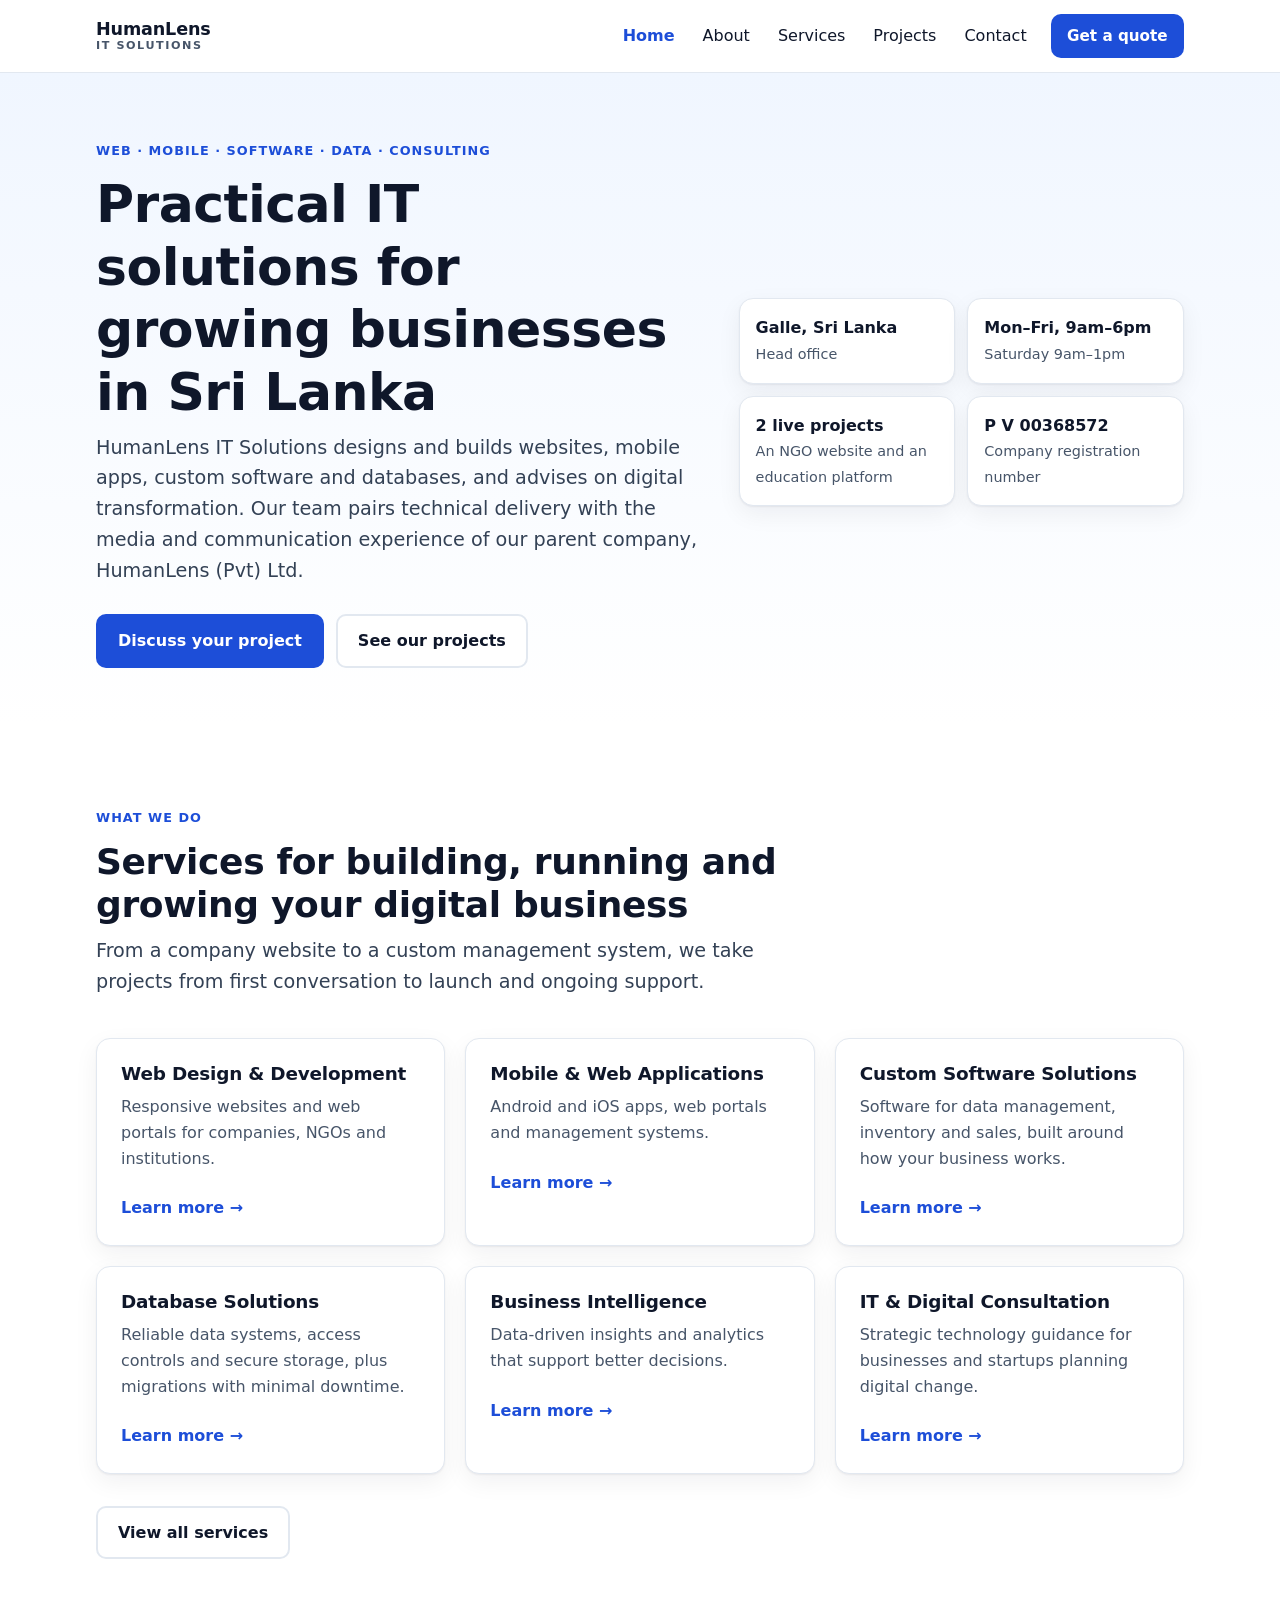
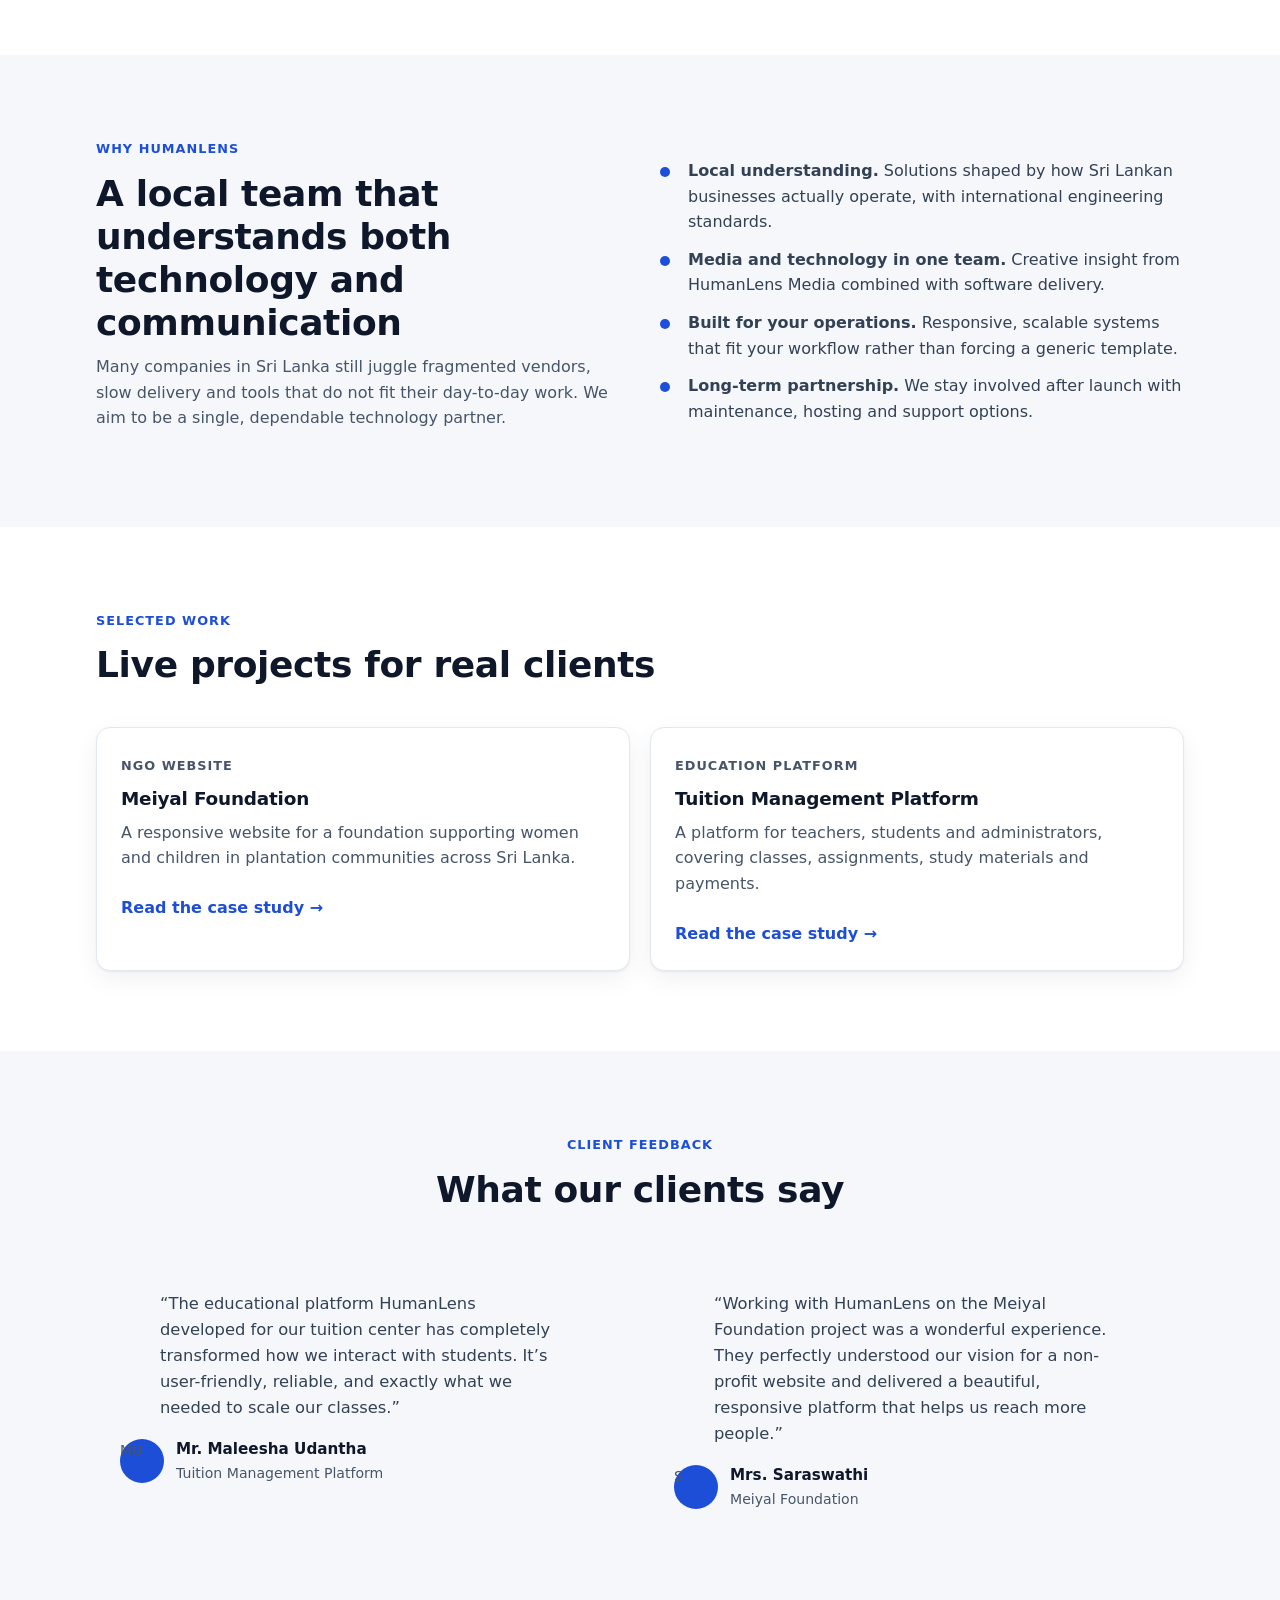
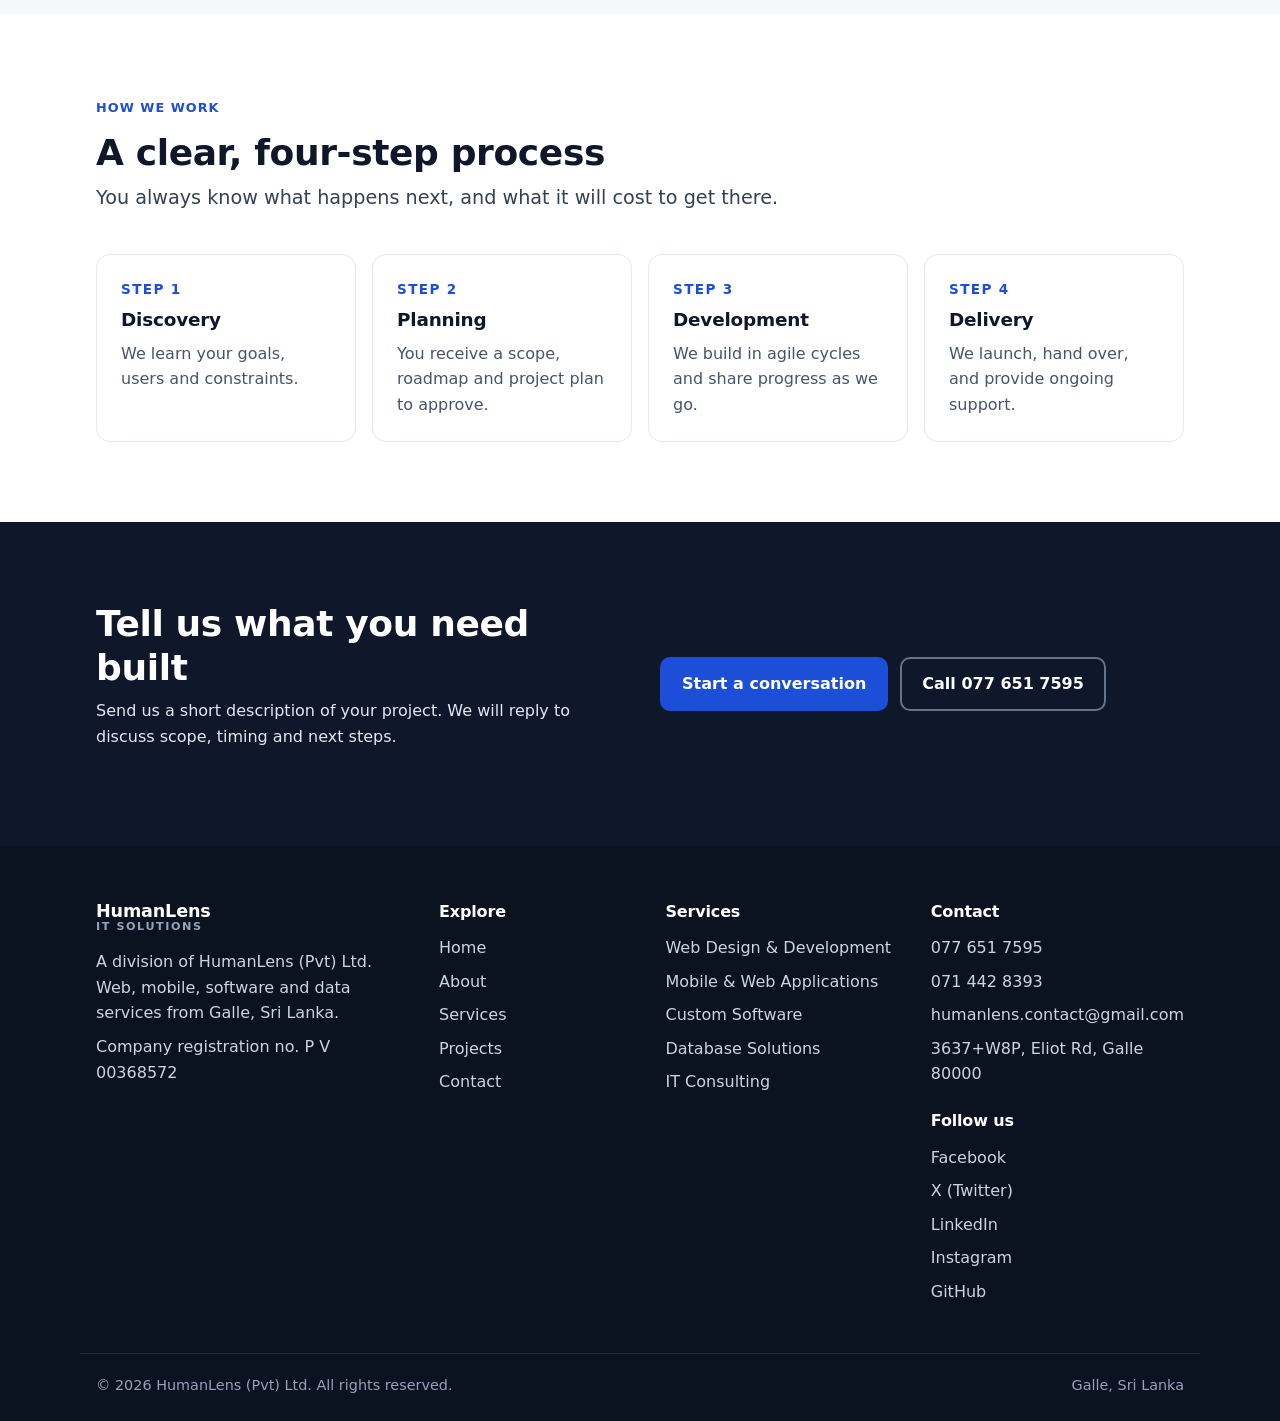
==== index.html @ 2b61eec9 "Rebuild HumanLens IT Solutions website Static multi-page site (Home, About, Services, Projects, Cont" ====
<!doctype html>
<html lang="en">
<head>
<meta charset="utf-8">
<meta name="viewport" content="width=device-width, initial-scale=1">
<title>HumanLens IT Solutions | Web &amp; Software Development, Galle</title>
<meta name="description" content="HumanLens IT Solutions builds websites, mobile apps, custom software and databases, and provides IT consulting from Galle, Sri Lanka. Request a quote today.">
<link rel="canonical" href="https://humanlens.lk/">
<meta name="robots" content="index, follow, max-image-preview:large">
<meta name="author" content="HumanLens (Pvt) Ltd">
<meta name="theme-color" content="#1d4ed8">
<meta property="og:type" content="website">
<meta property="og:site_name" content="HumanLens IT Solutions">
<meta property="og:locale" content="en_US">
<meta property="og:title" content="HumanLens IT Solutions | Web &amp; Software Development, Galle">
<meta property="og:description" content="Websites, mobile apps, custom software, databases and IT consulting from Galle, Sri Lanka.">
<meta property="og:url" content="https://humanlens.lk/">
<meta property="og:image" content="https://humanlens.lk/images/og-image.jpg">
<meta name="twitter:card" content="summary_large_image">
<meta name="twitter:title" content="HumanLens IT Solutions | Web &amp; Software Development, Galle">
<meta name="twitter:description" content="Websites, mobile apps, custom software, databases and IT consulting from Galle, Sri Lanka.">
<meta name="twitter:image" content="https://humanlens.lk/images/og-image.jpg">
<link rel="icon" href="/favicon.ico">
<link rel="stylesheet" href="/assets/css/styles.css">
<script type="application/ld+json">
{
  "@context": "https://schema.org",
  "@graph": [
    {
      "@type": "Organization",
      "@id": "https://humanlens.lk/#organization",
      "name": "HumanLens IT Solutions",
      "legalName": "HumanLens (Pvt) Ltd",
      "url": "https://humanlens.lk/",
      "logo": "https://humanlens.lk/images/logo.png",
      "description": "HumanLens IT Solutions is a division of HumanLens (Pvt) Ltd, based in Galle, Sri Lanka. It provides web development, mobile apps, custom software, database solutions, cloud integration, business intelligence and IT consulting.",
      "email": "humanlens.contact@gmail.com",
      "telephone": "+94776517595",
      "identifier": { "@type": "PropertyValue", "name": "Company registration number", "value": "P V 00368572" },
      "address": {
        "@type": "PostalAddress",
        "streetAddress": "Eliot Road",
        "addressLocality": "Galle",
        "postalCode": "80000",
        "addressCountry": "LK"
      },
      "hasMap": "https://maps.app.goo.gl/iqRbmY7BiWYnPZuHA",
      "knowsAbout": ["Web development", "Mobile app development", "Custom software development", "Database solutions", "Cloud integration", "Business intelligence", "IT consulting", "Digital transformation"],
      "contactPoint": [
        { "@type": "ContactPoint", "contactType": "customer service", "telephone": "+94776517595", "email": "humanlens.contact@gmail.com", "availableLanguage": "English" },
        { "@type": "ContactPoint", "contactType": "customer service", "telephone": "+94714428393", "availableLanguage": "English" }
      ]
    },
    {
      "@type": "WebSite",
      "@id": "https://humanlens.lk/#website",
      "url": "https://humanlens.lk/",
      "name": "HumanLens IT Solutions",
      "publisher": { "@id": "https://humanlens.lk/#organization" },
      "inLanguage": "en"
    },
    {
      "@type": "WebPage",
      "@id": "https://humanlens.lk/#webpage",
      "url": "https://humanlens.lk/",
      "name": "HumanLens IT Solutions | Web & Software Development, Galle",
      "isPartOf": { "@id": "https://humanlens.lk/#website" },
      "about": { "@id": "https://humanlens.lk/#organization" }
    }
  ]
}
</script>
<script src="/assets/js/main.js" defer></script>
</head>
<body>
<a class="skip" href="#main">Skip to main content</a>

<header class="header">
  <div class="wrap nav">
    <a class="brand" href="/" aria-label="HumanLens IT Solutions, home">
      <strong>HumanLens</strong>
      <span>IT Solutions</span>
    </a>
    <button class="menu-toggle" type="button" aria-expanded="false" aria-controls="site-nav" aria-label="Open menu">
      <svg viewBox="0 0 24 24" fill="none" stroke="currentColor" stroke-width="2" stroke-linecap="round" aria-hidden="true"><line x1="4" y1="6" x2="20" y2="6"/><line x1="4" y1="12" x2="20" y2="12"/><line x1="4" y1="18" x2="20" y2="18"/></svg>
    </button>
    <nav class="site-nav" id="site-nav" aria-label="Main">
      <ul>
        <li><a href="/" aria-current="page">Home</a></li>
        <li><a href="/about">About</a></li>
        <li><a href="/services">Services</a></li>
        <li><a href="/projects">Projects</a></li>
        <li><a href="/contact">Contact</a></li>
      </ul>
      <a class="btn btn-primary btn-sm nav-cta" href="/contact">Get a quote</a>
    </nav>
  </div>
</header>

<main id="main">

  <section class="hero">
    <div class="wrap hero-grid">
      <div>
        <span class="eyebrow">Web · Mobile · Software · Data · Consulting</span>
        <h1>Practical IT solutions for growing businesses in Sri Lanka</h1>
        <p class="lead">HumanLens IT Solutions designs and builds websites, mobile apps, custom software and databases, and advises on digital transformation. Our team pairs technical delivery with the media and communication experience of our parent company, HumanLens (Pvt) Ltd.</p>
        <div class="hero-actions">
          <a class="btn btn-primary" href="/contact">Discuss your project</a>
          <a class="btn btn-ghost" href="/projects">See our projects</a>
        </div>
      </div>
      <aside aria-label="Company at a glance">
        <ul class="facts">
          <li><strong>Galle, Sri Lanka</strong><span>Head office</span></li>
          <li><strong>Mon–Fri, 9am–6pm</strong><span>Saturday 9am–1pm</span></li>
          <li><strong>2 live projects</strong><span>An NGO website and an education platform</span></li>
          <li><strong>P V 00368572</strong><span>Company registration number</span></li>
        </ul>
      </aside>
    </div>
  </section>

  <section id="services" aria-labelledby="services-title">
    <div class="wrap">
      <div class="section-head">
        <span class="eyebrow">What we do</span>
        <h2 id="services-title">Services for building, running and growing your digital business</h2>
        <p class="lead">From a company website to a custom management system, we take projects from first conversation to launch and ongoing support.</p>
      </div>
      <div class="grid grid-3">
        <article class="card">
          <h3>Web Design &amp; Development</h3>
          <p>Responsive websites and web portals for companies, NGOs and institutions.</p>
          <a class="more" href="/services#web">Learn more →</a>
        </article>
        <article class="card">
          <h3>Mobile &amp; Web Applications</h3>
          <p>Android and iOS apps, web portals and management systems.</p>
          <a class="more" href="/services#mobile">Learn more →</a>
        </article>
        <article class="card">
          <h3>Custom Software Solutions</h3>
          <p>Software for data management, inventory and sales, built around how your business works.</p>
          <a class="more" href="/services#software">Learn more →</a>
        </article>
        <article class="card">
          <h3>Database Solutions</h3>
          <p>Reliable data systems, access controls and secure storage, plus migrations with minimal downtime.</p>
          <a class="more" href="/services#database">Learn more →</a>
        </article>
        <article class="card">
          <h3>Business Intelligence</h3>
          <p>Data-driven insights and analytics that support better decisions.</p>
          <a class="more" href="/services#analytics">Learn more →</a>
        </article>
        <article class="card">
          <h3>IT &amp; Digital Consultation</h3>
          <p>Strategic technology guidance for businesses and startups planning digital change.</p>
          <a class="more" href="/services#consulting">Learn more →</a>
        </article>
      </div>
      <p class="mt"><a class="btn btn-ghost" href="/services">View all services</a></p>
    </div>
  </section>

  <section class="surface" aria-labelledby="why-title">
    <div class="wrap two">
      <div>
        <span class="eyebrow">Why HumanLens</span>
        <h2 id="why-title">A local team that understands both technology and communication</h2>
        <p class="muted">Many companies in Sri Lanka still juggle fragmented vendors, slow delivery and tools that do not fit their day-to-day work. We aim to be a single, dependable technology partner.</p>
      </div>
      <ul class="check">
        <li><strong>Local understanding.</strong> Solutions shaped by how Sri Lankan businesses actually operate, with international engineering standards.</li>
        <li><strong>Media and technology in one team.</strong> Creative insight from HumanLens Media combined with software delivery.</li>
        <li><strong>Built for your operations.</strong> Responsive, scalable systems that fit your workflow rather than forcing a generic template.</li>
        <li><strong>Long-term partnership.</strong> We stay involved after launch with maintenance, hosting and support options.</li>
      </ul>
    </div>
  </section>

  <section aria-labelledby="work-title">
    <div class="wrap">
      <div class="section-head">
        <span class="eyebrow">Selected work</span>
        <h2 id="work-title">Live projects for real clients</h2>
      </div>
      <div class="grid grid-2">
        <article class="card">
          <p class="eyebrow">NGO website</p>
          <h3>Meiyal Foundation</h3>
          <p>A responsive website for a foundation supporting women and children in plantation communities across Sri Lanka.</p>
          <a class="more" href="/projects#meiyal">Read the case study →</a>
        </article>
        <article class="card">
          <p class="eyebrow">Education platform</p>
          <h3>Tuition Management Platform</h3>
          <p>A platform for teachers, students and administrators, covering classes, assignments, study materials and payments.</p>
          <a class="more" href="/projects#tuition">Read the case study →</a>
        </article>
      </div>
    </div>
  </section>

  <section class="surface" aria-labelledby="quotes-title">
    <div class="wrap">
      <div class="section-head center">
        <span class="eyebrow">Client feedback</span>
        <h2 id="quotes-title">What our clients say</h2>
      </div>
      <div class="grid grid-2">
        <figure class="quote">
          <blockquote>
            <p>“The educational platform HumanLens developed for our tuition center has completely transformed how we interact with students. It’s user-friendly, reliable, and exactly what we needed to scale our classes.”</p>
          </blockquote>
          <figcaption class="quote-by">
            <footer>
              <span class="avatar" aria-hidden="true">MU</span>
              <div>Mr. Maleesha Udantha<span>Tuition Management Platform</span></div>
            </footer>
          </figcaption>
        </figure>
        <figure class="quote">
          <blockquote>
            <p>“Working with HumanLens on the Meiyal Foundation project was a wonderful experience. They perfectly understood our vision for a non-profit website and delivered a beautiful, responsive platform that helps us reach more people.”</p>
          </blockquote>
          <figcaption class="quote-by">
            <footer>
              <span class="avatar" aria-hidden="true">S</span>
              <div>Mrs. Saraswathi<span>Meiyal Foundation</span></div>
            </footer>
          </figcaption>
        </figure>
      </div>
    </div>
  </section>

  <section aria-labelledby="process-title">
    <div class="wrap">
      <div class="section-head">
        <span class="eyebrow">How we work</span>
        <h2 id="process-title">A clear, four-step process</h2>
        <p class="lead">You always know what happens next, and what it will cost to get there.</p>
      </div>
      <ol class="steps">
        <li><span class="n">STEP 1</span><h3>Discovery</h3><p>We learn your goals, users and constraints.</p></li>
        <li><span class="n">STEP 2</span><h3>Planning</h3><p>You receive a scope, roadmap and project plan to approve.</p></li>
        <li><span class="n">STEP 3</span><h3>Development</h3><p>We build in agile cycles and share progress as we go.</p></li>
        <li><span class="n">STEP 4</span><h3>Delivery</h3><p>We launch, hand over, and provide ongoing support.</p></li>
      </ol>
    </div>
  </section>

  <section class="band" aria-labelledby="cta-title">
    <div class="wrap two">
      <div>
        <h2 id="cta-title">Tell us what you need built</h2>
        <p>Send us a short description of your project. We will reply to discuss scope, timing and next steps.</p>
      </div>
      <div class="hero-actions" style="margin-top:0">
        <a class="btn btn-primary" href="/contact">Start a conversation</a>
        <a class="btn btn-ghost" href="tel:+94776517595">Call 077 651 7595</a>
      </div>
    </div>
  </section>

</main>

<footer class="footer">
  <div class="wrap footer-grid">
    <div>
      <a class="brand" href="/" aria-label="HumanLens IT Solutions, home">
        <strong>HumanLens</strong>
        <span>IT Solutions</span>
      </a>
      <p style="margin-top:1rem">A division of HumanLens (Pvt) Ltd. Web, mobile, software and data services from Galle, Sri Lanka.</p>
      <p>Company registration no. P V 00368572</p>
    </div>
    <nav aria-label="Footer pages">
      <h3>Explore</h3>
      <ul>
        <li><a href="/">Home</a></li>
        <li><a href="/about">About</a></li>
        <li><a href="/services">Services</a></li>
        <li><a href="/projects">Projects</a></li>
        <li><a href="/contact">Contact</a></li>
      </ul>
    </nav>
    <nav aria-label="Footer services">
      <h3>Services</h3>
      <ul>
        <li><a href="/services#web">Web Design &amp; Development</a></li>
        <li><a href="/services#mobile">Mobile &amp; Web Applications</a></li>
        <li><a href="/services#software">Custom Software</a></li>
        <li><a href="/services#database">Database Solutions</a></li>
        <li><a href="/services#consulting">IT Consulting</a></li>
      </ul>
    </nav>
    <div>
      <h3>Contact</h3>
      <ul>
        <li><a href="tel:+94776517595">077 651 7595</a></li>
        <li><a href="tel:+94714428393">071 442 8393</a></li>
        <li><a href="mailto:humanlens.contact@gmail.com">humanlens.contact@gmail.com</a></li>
        <li><a href="https://maps.app.goo.gl/iqRbmY7BiWYnPZuHA" target="_blank" rel="noopener noreferrer">3637+W8P, Eliot Rd, Galle 80000</a></li>
      </ul>
      <h3 style="margin-top:1.5rem">Follow us</h3>
      <ul>
        <!-- TODO: replace each # with the company's profile URL -->
        <li><a href="#" target="_blank" rel="noopener noreferrer">Facebook</a></li>
        <li><a href="#" target="_blank" rel="noopener noreferrer">X (Twitter)</a></li>
        <li><a href="#" target="_blank" rel="noopener noreferrer">LinkedIn</a></li>
        <li><a href="#" target="_blank" rel="noopener noreferrer">Instagram</a></li>
        <li><a href="#" target="_blank" rel="noopener noreferrer">GitHub</a></li>
      </ul>
    </div>
  </div>
  <div class="wrap legal">
    <p>© 2026 HumanLens (Pvt) Ltd. All rights reserved.</p>
    <p>Galle, Sri Lanka</p>
  </div>
</footer>
</body>
</html>
---- assets/css/styles.css ----
/* HumanLens IT Solutions - site styles
   Light theme, system fonts, no external requests. */

:root {
  --ink: #0f172a;
  --ink-2: #334155;
  --muted: #475569;
  --line: #e2e8f0;
  --surface: #f5f7fb;
  --white: #ffffff;
  --brand: #1d4ed8;
  --brand-dark: #1e3a8a;
  --accent: #0e7490;
  --tint: #eaf2ff;
  --radius: 14px;
  --shadow: 0 1px 2px rgba(15, 23, 42, .06), 0 8px 24px rgba(15, 23, 42, .06);
  --max: 1120px;
}

* { box-sizing: border-box; }

html { -webkit-text-size-adjust: 100%; scroll-behavior: smooth; }

body {
  margin: 0;
  font-family: system-ui, -apple-system, "Segoe UI", Roboto, "Helvetica Neue", Arial, sans-serif;
  font-size: 1rem;
  line-height: 1.6;
  color: var(--ink);
  background: var(--white);
}

img { max-width: 100%; height: auto; display: block; }
a { color: var(--brand); }

a:focus-visible, button:focus-visible, input:focus-visible,
select:focus-visible, textarea:focus-visible, summary:focus-visible {
  outline: 3px solid #93c5fd;
  outline-offset: 2px;
}

.skip {
  position: absolute;
  left: 1rem;
  top: -100px;
  z-index: 100;
  background: var(--ink);
  color: #fff;
  padding: .6rem 1rem;
  border-radius: 8px;
}
.skip:focus { top: 1rem; }

.wrap { max-width: var(--max); margin: 0 auto; padding: 0 1rem; }

section { padding: 3.5rem 0; }
@media (min-width: 768px) { section { padding: 5rem 0; } }

h1, h2, h3 { line-height: 1.2; letter-spacing: -.01em; margin: 0 0 .6rem; }
h1 { font-size: clamp(2rem, 5vw, 3.25rem); font-weight: 800; }
h2 { font-size: clamp(1.6rem, 3.2vw, 2.25rem); font-weight: 750; }
h3 { font-size: 1.15rem; font-weight: 700; }
p { margin: 0 0 1rem; }

.lead { font-size: clamp(1.05rem, 1.6vw, 1.2rem); color: var(--ink-2); max-width: 62ch; }
.muted { color: var(--muted); }
.mt { margin-top: 2rem; }

.eyebrow {
  display: inline-block;
  font-size: .8rem;
  font-weight: 700;
  letter-spacing: .08em;
  text-transform: uppercase;
  color: var(--brand);
  margin-bottom: .75rem;
}

.section-head { max-width: 720px; margin-bottom: 2.5rem; }
.section-head.center { margin-inline: auto; text-align: center; }

/* Buttons */
.btn {
  display: inline-flex;
  align-items: center;
  justify-content: center;
  gap: .5rem;
  min-height: 48px;
  padding: .75rem 1.25rem;
  border-radius: 10px;
  border: 2px solid transparent;
  font: inherit;
  font-weight: 600;
  text-decoration: none;
  cursor: pointer;
  transition: background-color .15s, border-color .15s, color .15s;
}
.btn-primary { background: var(--brand); color: #fff; }
.btn-primary:hover { background: var(--brand-dark); }
.btn-primary:disabled { opacity: .6; cursor: not-allowed; }
.btn-ghost { background: #fff; border-color: var(--line); color: var(--ink); }
.btn-ghost:hover { border-color: var(--ink); }
.btn-sm { min-height: 40px; padding: .5rem .9rem; font-size: .95rem; }

/* Header and navigation */
.header {
  position: sticky;
  top: 0;
  z-index: 50;
  background: rgba(255, 255, 255, .97);
  border-bottom: 1px solid var(--line);
}
.nav { display: flex; align-items: center; justify-content: space-between; height: 72px; gap: 1rem; }

.brand { display: flex; flex-direction: column; text-decoration: none; color: var(--ink); line-height: 1.1; }
.brand strong { font-size: 1.1rem; font-weight: 800; letter-spacing: -.01em; }
.brand span { font-size: .7rem; letter-spacing: .14em; text-transform: uppercase; color: var(--muted); font-weight: 600; }

.menu-toggle {
  display: inline-flex;
  align-items: center;
  justify-content: center;
  width: 48px;
  height: 48px;
  border: 1px solid var(--line);
  border-radius: 10px;
  background: #fff;
  cursor: pointer;
}
.menu-toggle svg { width: 22px; height: 22px; }

.site-nav { display: none; }
.site-nav.open {
  display: block;
  position: absolute;
  left: 0;
  right: 0;
  top: 72px;
  background: #fff;
  border-bottom: 1px solid var(--line);
  box-shadow: 0 12px 24px rgba(15, 23, 42, .08);
  padding: .5rem 1rem 1.25rem;
}
.site-nav ul { list-style: none; margin: 0; padding: 0; }
.site-nav li a {
  display: block;
  padding: .85rem .25rem;
  border-bottom: 1px solid var(--line);
  color: var(--ink);
  text-decoration: none;
  font-weight: 500;
}
.site-nav li a[aria-current="page"] { color: var(--brand); font-weight: 700; }
.site-nav .nav-cta { width: 100%; margin-top: 1rem; }

@media (min-width: 960px) {
  .menu-toggle { display: none; }
  .site-nav,
  .site-nav.open {
    display: flex;
    align-items: center;
    position: static;
    padding: 0;
    border: 0;
    box-shadow: none;
    background: none;
  }
  .site-nav ul { display: flex; gap: .25rem; }
  .site-nav li a { border: 0; padding: .5rem .75rem; border-radius: 8px; }
  .site-nav li a:hover { background: var(--surface); }
  .site-nav .nav-cta { width: auto; margin: 0 0 0 .75rem; min-height: 40px; padding: .5rem .9rem; font-size: .95rem; }
}

/* Hero and page headers */
.hero { padding: 4rem 0 3.5rem; background: linear-gradient(180deg, #f0f6ff 0%, #ffffff 100%); }
.page-hero { padding: 3.5rem 0 2.5rem; background: linear-gradient(180deg, #f0f6ff 0%, #ffffff 100%); }
.hero-grid { display: grid; gap: 2.5rem; }
@media (min-width: 960px) { .hero-grid { grid-template-columns: 1.15fr .85fr; align-items: center; } }
.hero-actions { display: flex; flex-wrap: wrap; gap: .75rem; margin-top: 1.75rem; }

.facts { list-style: none; margin: 0; padding: 0; display: grid; grid-template-columns: 1fr 1fr; gap: .75rem; }
.facts li { background: #fff; border: 1px solid var(--line); border-radius: var(--radius); padding: 1rem; box-shadow: var(--shadow); }
.facts strong { display: block; color: var(--ink); }
.facts span { font-size: .9rem; color: var(--muted); }

/* Grids and cards */
.grid { display: grid; gap: 1.25rem; }
@media (min-width: 640px) { .grid-2 { grid-template-columns: repeat(2, 1fr); } }
@media (min-width: 960px) {
  .grid-3 { grid-template-columns: repeat(3, 1fr); }
  .grid-4 { grid-template-columns: repeat(4, 1fr); }
}
.two { display: grid; gap: 2.5rem; align-items: center; }
@media (min-width: 900px) { .two { grid-template-columns: 1fr 1fr; } }

.card {
  background: #fff;
  border: 1px solid var(--line);
  border-radius: var(--radius);
  padding: 1.5rem;
  box-shadow: var(--shadow);
}
.card p { color: var(--muted); }
.card .more { display: inline-block; margin-top: .5rem; font-weight: 600; text-decoration: none; }
.card .price { font-size: .88rem; color: var(--accent); font-weight: 600; margin: .25rem 0 1rem; }
.card-tint { background: var(--tint); border-color: #cfe0ff; }

.surface { background: var(--surface); }

.check { list-style: none; padding: 0; margin: 0; display: grid; gap: .75rem; }
.check li { position: relative; padding-left: 1.75rem; color: var(--ink-2); }
.check li::before {
  content: "";
  position: absolute;
  left: 0;
  top: .55em;
  width: 10px;
  height: 10px;
  border-radius: 50%;
  background: var(--brand);
}

.tags { display: flex; flex-wrap: wrap; gap: .4rem; list-style: none; padding: 0; margin: 1rem 0; }
.tags li {
  font-size: .8rem;
  background: var(--surface);
  border: 1px solid var(--line);
  border-radius: 999px;
  padding: .2rem .65rem;
  color: var(--ink-2);
}

/* Steps */
.steps { list-style: none; margin: 0; padding: 0; display: grid; gap: 1rem; counter-reset: step; }
@media (min-width: 960px) { .steps { grid-template-columns: repeat(4, 1fr); } }
.steps li { background: #fff; border: 1px solid var(--line); border-radius: var(--radius); padding: 1.5rem; }
.steps .n { display: block; font-weight: 800; color: var(--brand); font-size: .85rem; letter-spacing: .1em; margin-bottom: .5rem; }
.steps p { color: var(--muted); margin: 0; }

/* Case studies */
.case {
  display: grid;
  border: 1px solid var(--line);
  border-radius: 18px;
  overflow: hidden;
  background: #fff;
  box-shadow: var(--shadow);
}
@media (min-width: 900px) { .case { grid-template-columns: 1.1fr 1fr; } }
.case + .case { margin-top: 2rem; }
.case-img { background: #0b1220; aspect-ratio: 16 / 10; overflow: hidden; }
.case-img img { width: 100%; height: 100%; object-fit: cover; object-position: top; }
.case-body { padding: 1.75rem; }
.case-body .eyebrow { margin-bottom: .4rem; }

/* Quotes */
.quote { margin: 0; background: var(--surface); border-radius: var(--radius); padding: 1.5rem; }
.quote p { color: var(--ink-2); font-size: 1.02rem; margin-bottom: 0; }
.quote footer { display: flex; align-items: center; gap: .75rem; margin-top: 1rem; font-weight: 600; font-size: .95rem; }
.quote footer span { display: block; font-weight: 400; color: var(--muted); font-size: .88rem; }
.avatar {
  flex: none;
  width: 44px;
  height: 44px;
  border-radius: 50%;
  background: var(--brand);
  color: #fff;
  display: grid;
  place-items: center;
  font-weight: 700;
}

/* Leadership */
.leader { display: grid; gap: 1.5rem; align-items: start; }
@media (min-width: 640px) { .leader { grid-template-columns: 180px 1fr; } }
.leader img { width: 100%; max-width: 180px; aspect-ratio: 1 / 1; object-fit: cover; border-radius: 14px; border: 1px solid var(--line); }
.role { color: var(--brand); font-weight: 600; margin-bottom: .75rem; }

/* Forms */
.form { display: grid; gap: 1rem; }
.row { display: grid; gap: 1rem; }
@media (min-width: 640px) { .row { grid-template-columns: 1fr 1fr; } }
label { display: block; font-weight: 600; font-size: .95rem; margin-bottom: .35rem; }
.field input, .field select, .field textarea {
  width: 100%;
  font: inherit;
  padding: .8rem .9rem;
  border: 1px solid #94a3b8;
  border-radius: 10px;
  background: #fff;
  color: var(--ink);
}
.field textarea { min-height: 140px; resize: vertical; }
.hint { font-size: .87rem; color: var(--muted); margin: .3rem 0 0; }
.hp { position: absolute; left: -9999px; width: 1px; height: 1px; overflow: hidden; }
.status { display: none; padding: .9rem 1rem; border-radius: 10px; margin: 0; }
.status.ok { display: block; background: #ecfdf5; color: #065f46; border: 1px solid #a7f3d0; }
.status.err { display: block; background: #fef2f2; color: #991b1b; border: 1px solid #fecaca; }

.contact-card { display: flex; gap: 1rem; align-items: flex-start; }
.contact-card h3 { font-size: 1rem; margin-bottom: .2rem; }
.contact-card p { margin: 0; color: var(--ink-2); }
.contact-card a { text-decoration: none; }
.contact-card a:hover { text-decoration: underline; }

/* FAQ (details keeps answers in the HTML, so they stay readable to crawlers) */
details {
  border: 1px solid var(--line);
  border-radius: 12px;
  padding: 1rem 1.25rem;
  background: #fff;
  margin-bottom: .75rem;
}
summary {
  cursor: pointer;
  font-weight: 650;
  list-style: none;
  display: flex;
  justify-content: space-between;
  align-items: center;
  gap: 1rem;
}
summary::-webkit-details-marker { display: none; }
summary::after { content: "+"; font-size: 1.4rem; line-height: 1; color: var(--brand); }
details[open] summary::after { content: "\2013"; }
details p { margin: .75rem 0 0; color: var(--muted); }

/* Dark band */
.band { background: var(--ink); color: #e2e8f0; }
.band h2, .band h3 { color: #fff; }
.band a { color: #fff; }
.band .btn-ghost { background: transparent; color: #fff; border-color: #64748b; }
.band .btn-ghost:hover { border-color: #fff; }

/* Footer */
.footer { background: #0b1220; color: #cbd5e1; padding: 3.5rem 0 1.5rem; }
.footer h3 { color: #fff; font-size: 1rem; margin-bottom: .9rem; }
.footer a { color: #cbd5e1; text-decoration: none; }
.footer a:hover { color: #fff; text-decoration: underline; }
.footer ul { list-style: none; margin: 0; padding: 0; }
.footer li { margin-bottom: .5rem; }
.footer p { margin: 0 0 .5rem; }
.footer-grid { display: grid; gap: 2rem; }
@media (min-width: 800px) { .footer-grid { grid-template-columns: 1.6fr 1fr 1.2fr 1.2fr; } }
.footer .brand strong { color: #fff; }
.footer .brand span { color: #94a3b8; }
.legal {
  border-top: 1px solid #1e293b;
  margin-top: 2.5rem;
  padding-top: 1.25rem;
  font-size: .9rem;
  color: #94a3b8;
  display: flex;
  flex-wrap: wrap;
  gap: .5rem 1.5rem;
  justify-content: space-between;
}
.legal p { margin: 0; }

@media (prefers-reduced-motion: reduce) {
  html { scroll-behavior: auto; }
  * { transition: none !important; }
}
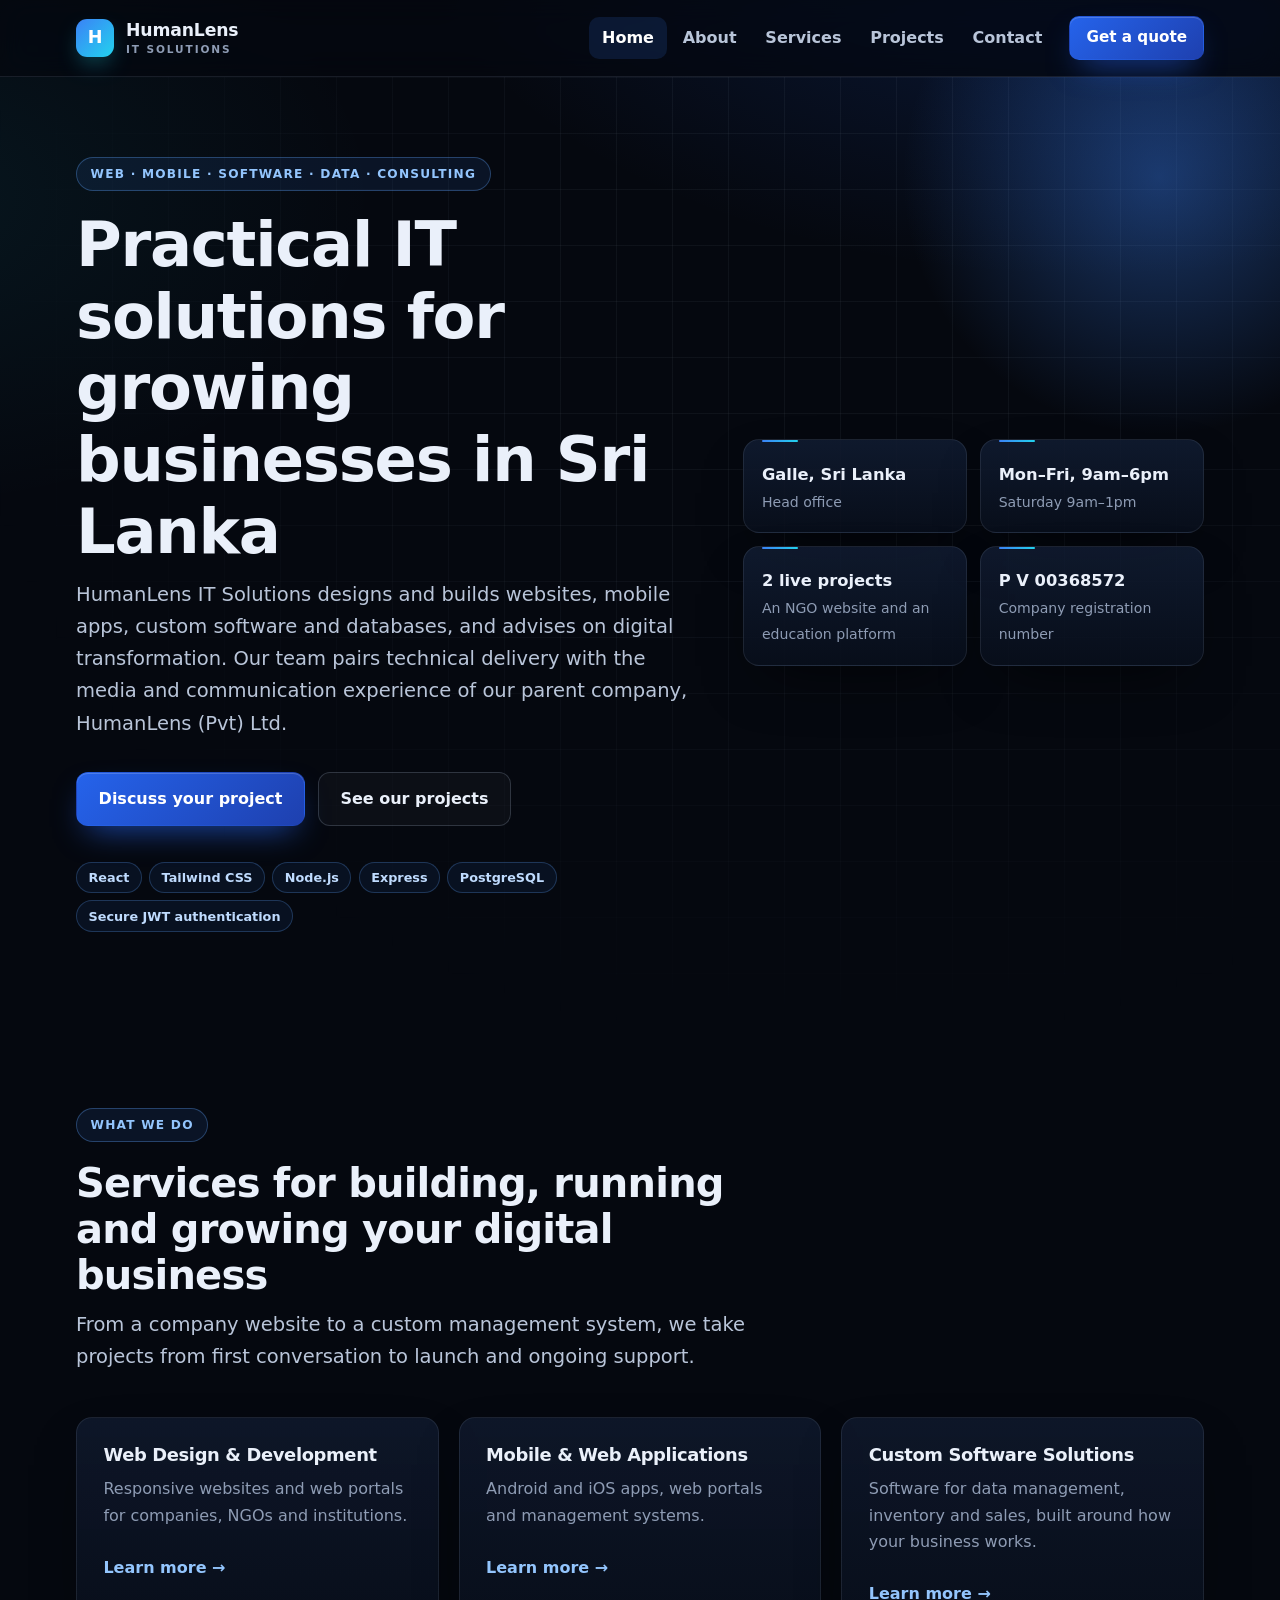
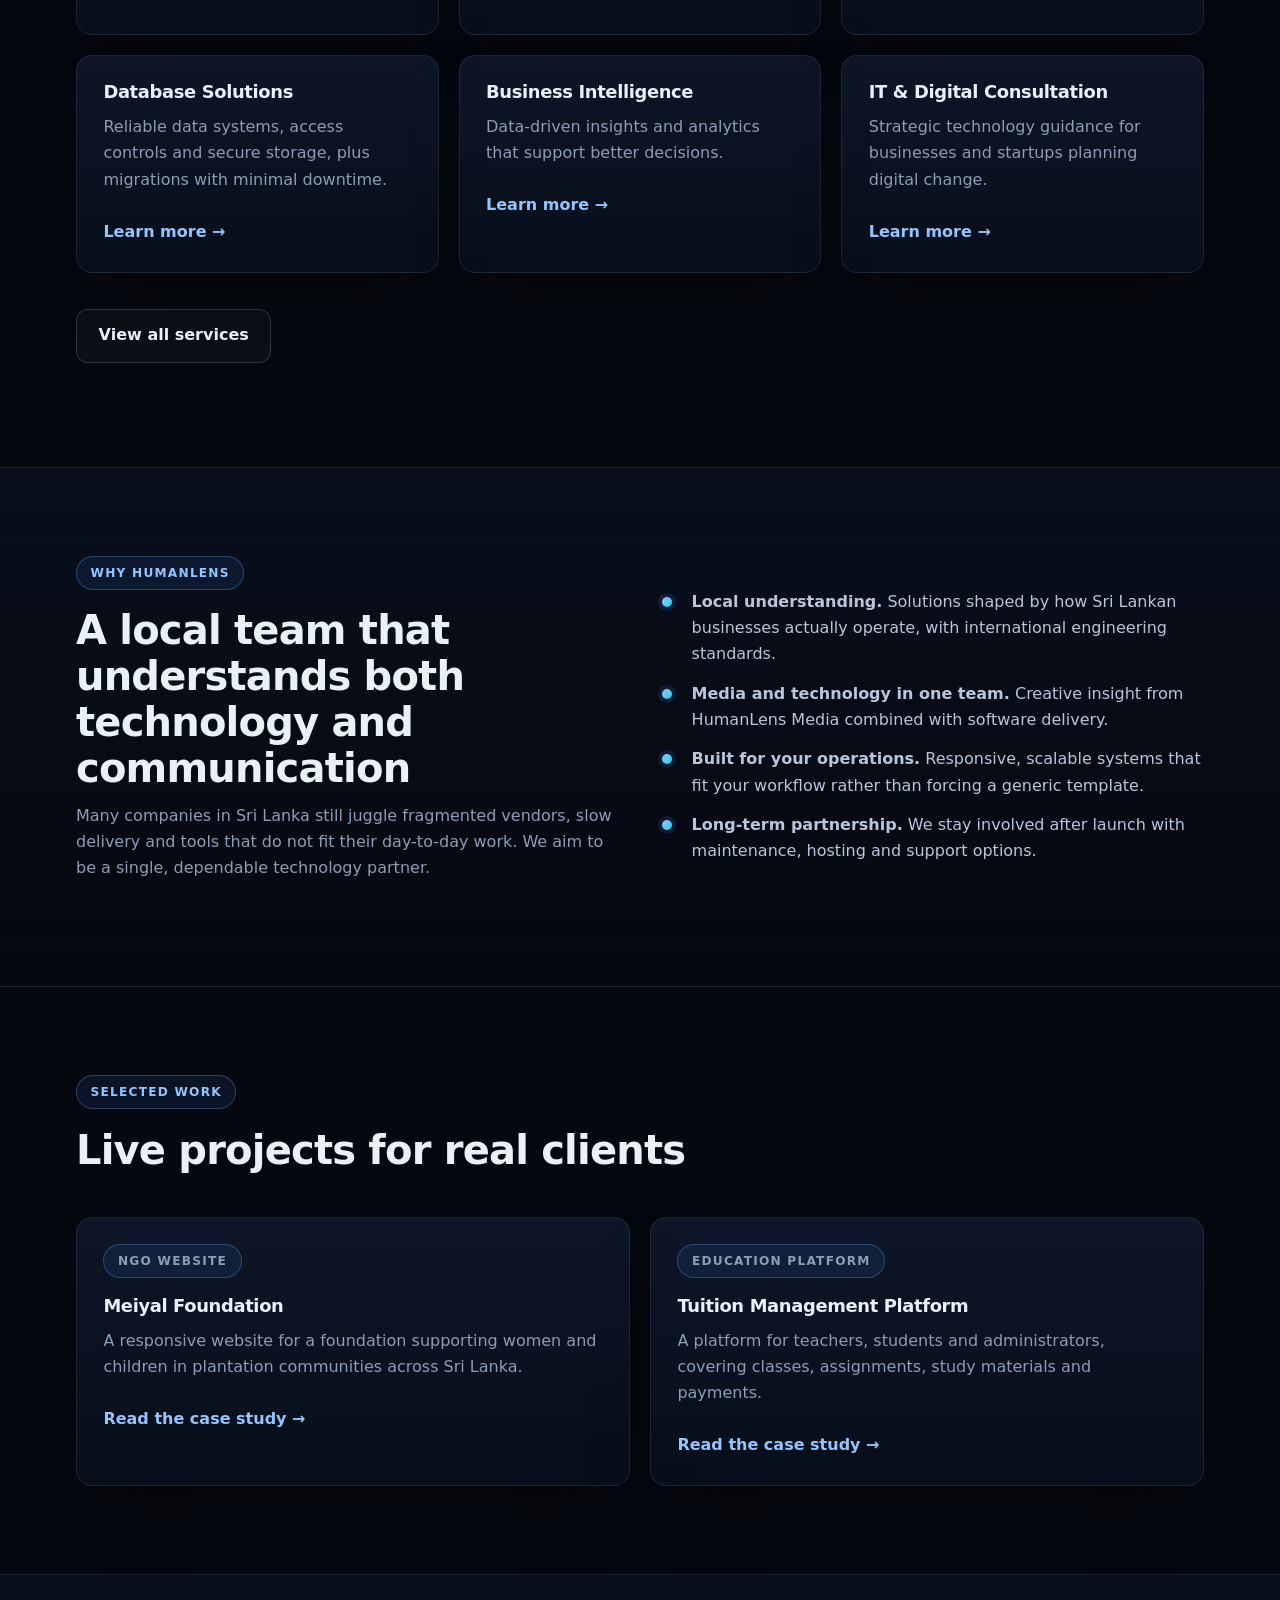
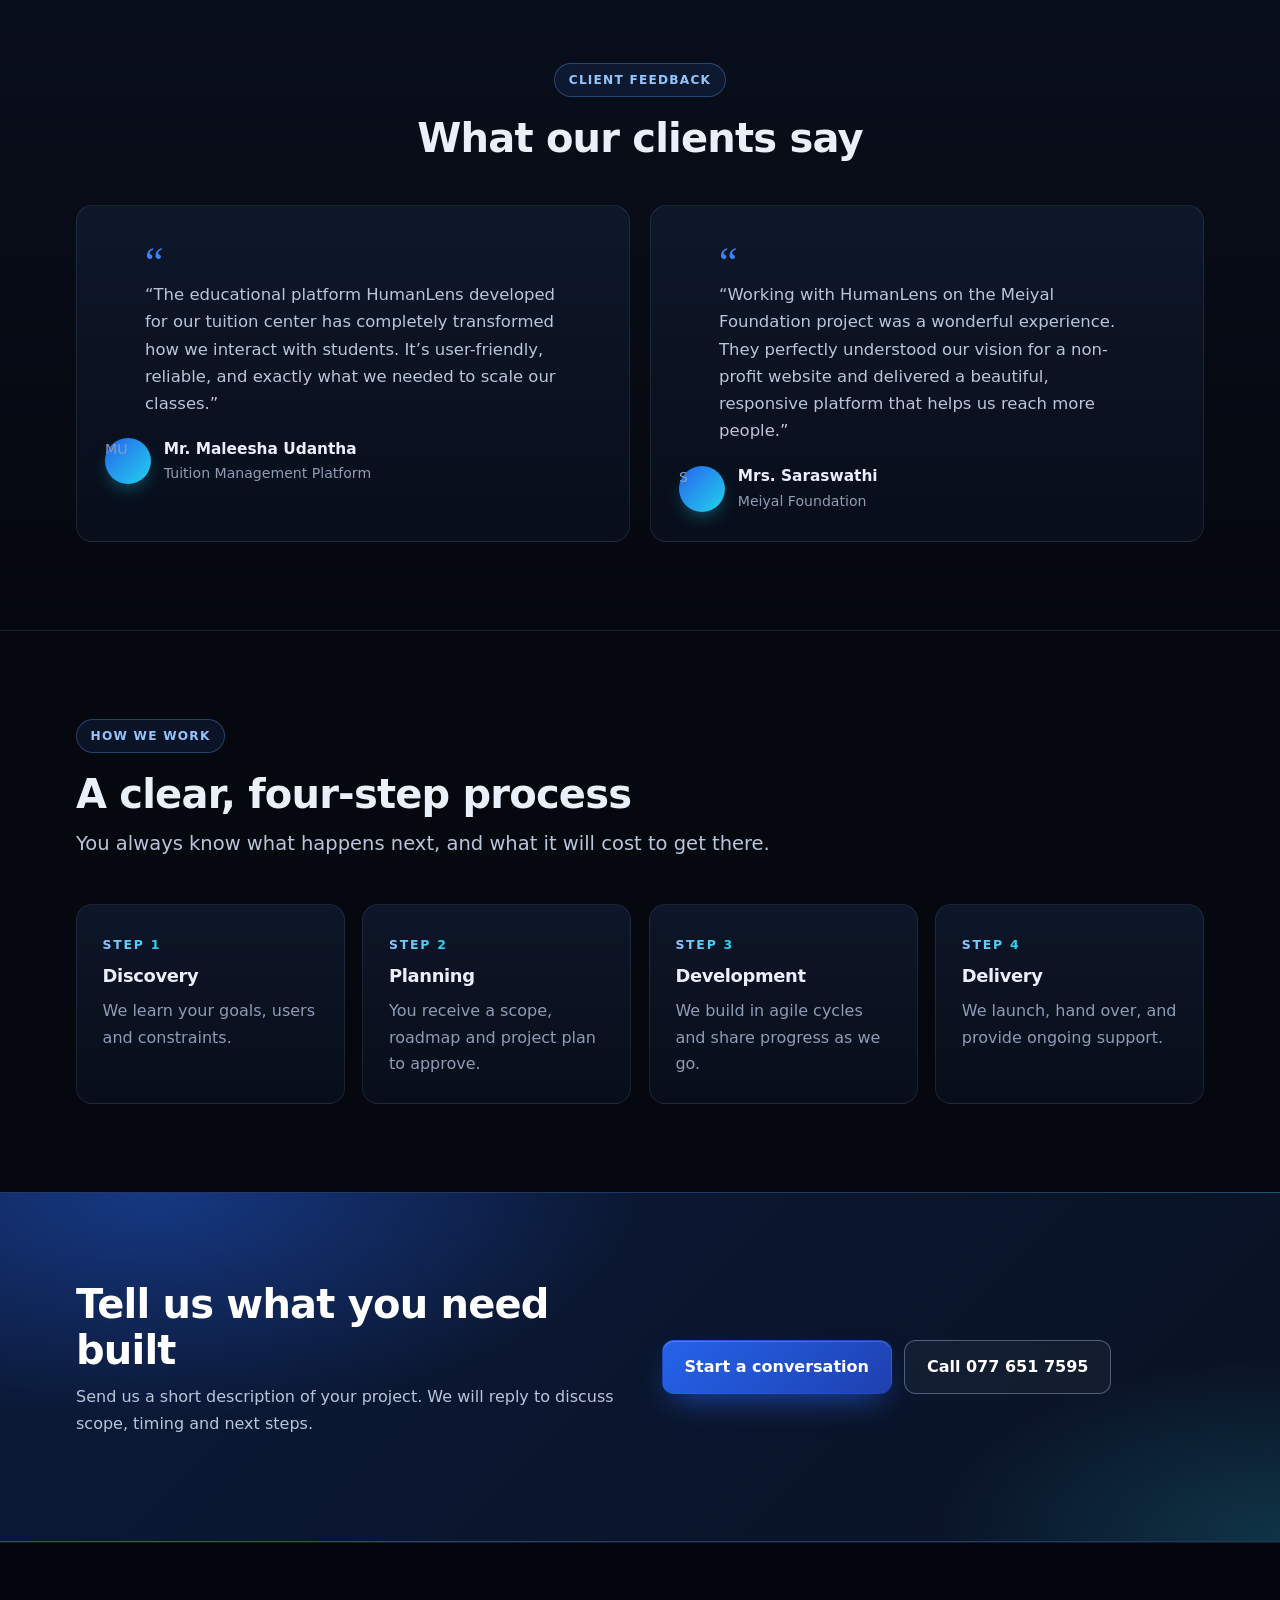
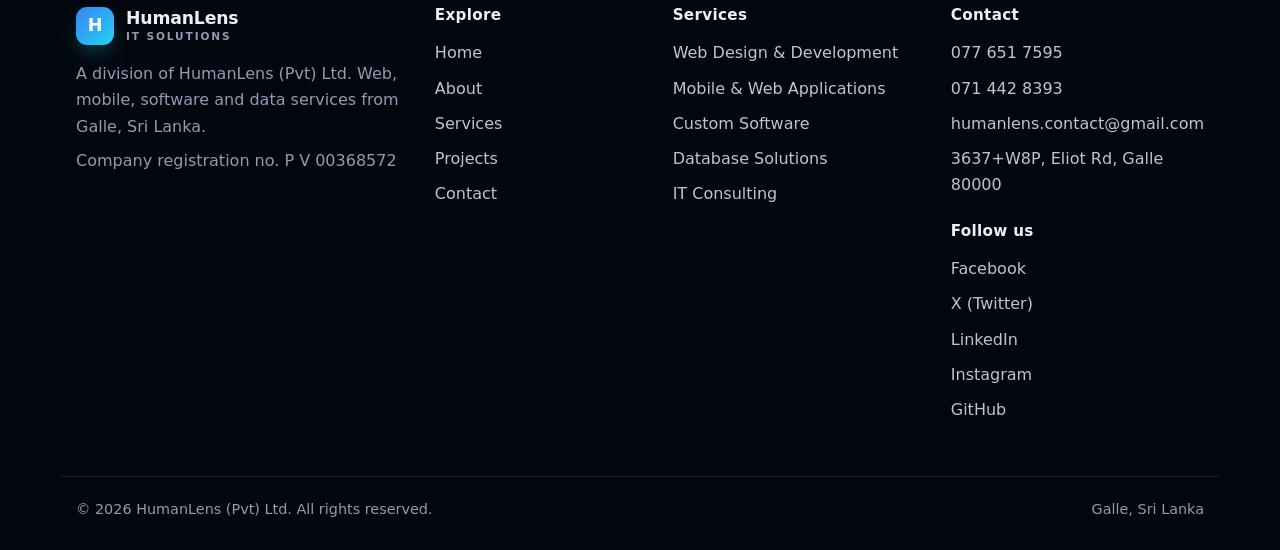
==== commit 3e0593d5: "Redesign site with dark theme and blue accent - Midnight ink background with sapphire primary, cyan " ====
--- a/index.html
+++ b/index.html
@@ -8,7 +8,7 @@
 <link rel="canonical" href="https://humanlens.lk/">
 <meta name="robots" content="index, follow, max-image-preview:large">
 <meta name="author" content="HumanLens (Pvt) Ltd">
-<meta name="theme-color" content="#1d4ed8">
+<meta name="theme-color" content="#05080F">
 <meta property="og:type" content="website">
 <meta property="og:site_name" content="HumanLens IT Solutions">
 <meta property="og:locale" content="en_US">
@@ -109,6 +109,14 @@
           <a class="btn btn-primary" href="/contact">Discuss your project</a>
           <a class="btn btn-ghost" href="/projects">See our projects</a>
         </div>
+        <ul class="tags tech" aria-label="Technologies we use">
+          <li>React</li>
+          <li>Tailwind CSS</li>
+          <li>Node.js</li>
+          <li>Express</li>
+          <li>PostgreSQL</li>
+          <li>Secure JWT authentication</li>
+        </ul>
       </div>
       <aside aria-label="Company at a glance">
         <ul class="facts">
--- a/assets/css/styles.css
+++ b/assets/css/styles.css
@@ -1,20 +1,32 @@
-/* HumanLens IT Solutions - site styles
-   Light theme, system fonts, no external requests. */
+/* HumanLens IT Solutions - dark theme with a blue accent.
+   Palette: midnight ink background, sapphire primary, cyan highlight,
+   champagne gold used sparingly for premium details. System fonts only. */
 
 :root {
-  --ink: #0f172a;
-  --ink-2: #334155;
-  --muted: #475569;
-  --line: #e2e8f0;
-  --surface: #f5f7fb;
-  --white: #ffffff;
-  --brand: #1d4ed8;
-  --brand-dark: #1e3a8a;
-  --accent: #0e7490;
-  --tint: #eaf2ff;
-  --radius: 14px;
-  --shadow: 0 1px 2px rgba(15, 23, 42, .06), 0 8px 24px rgba(15, 23, 42, .06);
-  --max: 1120px;
+  color-scheme: dark;
+
+  --bg: #05080F;
+  --surface: #0B1222;
+  --surface-2: #111C32;
+  --line: rgba(148, 163, 184, .14);
+  --line-2: rgba(148, 163, 184, .26);
+
+  --ink: #EAF0FA;      /* headings, primary text   ~17:1 on --bg */
+  --ink-2: #B9C5D9;    /* body text                ~11:1 on --bg */
+  --muted: #8E9CB4;    /* secondary text            ~6.5:1 on --bg */
+
+  --blue: #3B82F6;
+  --blue-600: #2563EB;
+  --blue-800: #1E40AF;
+  --blue-300: #93C5FD;
+  --blue-200: #BFDBFE;
+  --cyan: #22D3EE;
+  --gold: #D6B36A;
+
+  --radius: 16px;
+  --max: 1160px;
+  --shadow: 0 24px 60px -24px rgba(0, 0, 0, .7);
+  --glow: 0 0 0 1px rgba(96, 165, 250, .28), 0 24px 60px -24px rgba(37, 99, 235, .55);
 }
 
 * { box-sizing: border-box; }
@@ -25,96 +37,143 @@
   margin: 0;
   font-family: system-ui, -apple-system, "Segoe UI", Roboto, "Helvetica Neue", Arial, sans-serif;
   font-size: 1rem;
-  line-height: 1.6;
-  color: var(--ink);
-  background: var(--white);
-}
+  line-height: 1.65;
+  color: var(--ink);
+  background:
+    radial-gradient(1100px 620px at 85% -12%, rgba(37, 99, 235, .22), transparent 62%),
+    radial-gradient(800px 520px at -8% 22%, rgba(34, 211, 238, .07), transparent 60%),
+    var(--bg);
+  background-attachment: fixed;
+  min-height: 100vh;
+  -webkit-font-smoothing: antialiased;
+}
+
+::selection { background: rgba(59, 130, 246, .4); color: #fff; }
 
 img { max-width: 100%; height: auto; display: block; }
-a { color: var(--brand); }
+a { color: var(--blue-300); }
+a:hover { color: #fff; }
 
 a:focus-visible, button:focus-visible, input:focus-visible,
 select:focus-visible, textarea:focus-visible, summary:focus-visible {
-  outline: 3px solid #93c5fd;
+  outline: 3px solid rgba(147, 197, 253, .65);
   outline-offset: 2px;
 }
 
 .skip {
-  position: absolute;
-  left: 1rem;
-  top: -100px;
-  z-index: 100;
-  background: var(--ink);
-  color: #fff;
-  padding: .6rem 1rem;
-  border-radius: 8px;
+  position: absolute; left: 1rem; top: -100px; z-index: 100;
+  background: var(--blue-600); color: #fff;
+  padding: .6rem 1rem; border-radius: 8px;
 }
 .skip:focus { top: 1rem; }
 
 .wrap { max-width: var(--max); margin: 0 auto; padding: 0 1rem; }
 
 section { padding: 3.5rem 0; }
-@media (min-width: 768px) { section { padding: 5rem 0; } }
-
-h1, h2, h3 { line-height: 1.2; letter-spacing: -.01em; margin: 0 0 .6rem; }
-h1 { font-size: clamp(2rem, 5vw, 3.25rem); font-weight: 800; }
-h2 { font-size: clamp(1.6rem, 3.2vw, 2.25rem); font-weight: 750; }
-h3 { font-size: 1.15rem; font-weight: 700; }
+@media (min-width: 768px) { section { padding: 5.5rem 0; } }
+
+h1, h2, h3 { line-height: 1.15; letter-spacing: -.02em; margin: 0 0 .7rem; color: var(--ink); }
+h1 { font-size: clamp(2.2rem, 5.4vw, 3.9rem); font-weight: 800; }
+h2 { font-size: clamp(1.7rem, 3.4vw, 2.5rem); font-weight: 760; }
+h3 { font-size: 1.12rem; font-weight: 700; }
 p { margin: 0 0 1rem; }
 
-.lead { font-size: clamp(1.05rem, 1.6vw, 1.2rem); color: var(--ink-2); max-width: 62ch; }
+.lead { font-size: clamp(1.05rem, 1.6vw, 1.22rem); color: var(--ink-2); max-width: 62ch; }
 .muted { color: var(--muted); }
-.mt { margin-top: 2rem; }
+.mt { margin-top: 2.25rem; }
 
 .eyebrow {
-  display: inline-block;
-  font-size: .8rem;
+  display: inline-flex;
+  align-items: center;
+  gap: .5rem;
+  padding: .38rem .85rem;
+  border-radius: 999px;
+  border: 1px solid rgba(96, 165, 250, .32);
+  background: rgba(59, 130, 246, .10);
+  font-size: .76rem;
   font-weight: 700;
-  letter-spacing: .08em;
+  letter-spacing: .1em;
   text-transform: uppercase;
-  color: var(--brand);
-  margin-bottom: .75rem;
-}
-
-.section-head { max-width: 720px; margin-bottom: 2.5rem; }
+  color: var(--blue-300);
+  margin-bottom: 1.1rem;
+}
+
+.section-head { max-width: 720px; margin-bottom: 2.75rem; }
 .section-head.center { margin-inline: auto; text-align: center; }
+.section-head.center .lead { margin-inline: auto; }
 
 /* Buttons */
 .btn {
   display: inline-flex;
   align-items: center;
   justify-content: center;
-  gap: .5rem;
-  min-height: 48px;
-  padding: .75rem 1.25rem;
-  border-radius: 10px;
-  border: 2px solid transparent;
+  gap: .55rem;
+  min-height: 50px;
+  padding: .8rem 1.35rem;
+  border-radius: 12px;
+  border: 1px solid transparent;
   font: inherit;
-  font-weight: 600;
+  font-weight: 650;
   text-decoration: none;
   cursor: pointer;
-  transition: background-color .15s, border-color .15s, color .15s;
-}
-.btn-primary { background: var(--brand); color: #fff; }
-.btn-primary:hover { background: var(--brand-dark); }
-.btn-primary:disabled { opacity: .6; cursor: not-allowed; }
-.btn-ghost { background: #fff; border-color: var(--line); color: var(--ink); }
-.btn-ghost:hover { border-color: var(--ink); }
-.btn-sm { min-height: 40px; padding: .5rem .9rem; font-size: .95rem; }
+  transition: transform .2s, filter .2s, background-color .2s, border-color .2s, color .2s;
+}
+.btn:hover { transform: translateY(-1px); }
+.btn-primary {
+  background: linear-gradient(135deg, var(--blue-600) 0%, var(--blue-800) 100%);
+  color: #fff;
+  box-shadow: 0 14px 32px -12px rgba(37, 99, 235, .75), inset 0 1px 0 rgba(255, 255, 255, .18);
+}
+.btn-primary:hover { color: #fff; filter: brightness(1.1); }
+.btn-primary:disabled { opacity: .55; cursor: not-allowed; transform: none; }
+.btn-ghost {
+  background: rgba(255, 255, 255, .03);
+  border-color: var(--line-2);
+  color: var(--ink);
+}
+.btn-ghost:hover { border-color: var(--blue-300); background: rgba(147, 197, 253, .07); color: #fff; }
+.btn-sm { min-height: 40px; padding: .5rem .95rem; font-size: .93rem; border-radius: 10px; }
 
 /* Header and navigation */
 .header {
   position: sticky;
   top: 0;
   z-index: 50;
-  background: rgba(255, 255, 255, .97);
+  background: rgba(5, 8, 15, .72);
+  -webkit-backdrop-filter: saturate(140%) blur(14px);
+  backdrop-filter: saturate(140%) blur(14px);
   border-bottom: 1px solid var(--line);
 }
-.nav { display: flex; align-items: center; justify-content: space-between; height: 72px; gap: 1rem; }
-
-.brand { display: flex; flex-direction: column; text-decoration: none; color: var(--ink); line-height: 1.1; }
-.brand strong { font-size: 1.1rem; font-weight: 800; letter-spacing: -.01em; }
-.brand span { font-size: .7rem; letter-spacing: .14em; text-transform: uppercase; color: var(--muted); font-weight: 600; }
+.nav { display: flex; align-items: center; justify-content: space-between; height: 76px; gap: 1rem; }
+
+/* Brand: gradient mark + two-line wordmark (works in header and footer) */
+.brand {
+  display: grid;
+  grid-template-columns: auto 1fr;
+  grid-template-areas: "mark strong" "mark span";
+  column-gap: .75rem;
+  align-items: center;
+  text-decoration: none;
+  color: var(--ink);
+  line-height: 1.1;
+}
+.brand::before {
+  grid-area: mark;
+  content: "H";
+  display: grid;
+  place-items: center;
+  width: 38px;
+  height: 38px;
+  border-radius: 11px;
+  background: linear-gradient(135deg, var(--blue) 0%, var(--cyan) 100%);
+  color: #fff;
+  font-weight: 800;
+  font-size: 1.1rem;
+  box-shadow: 0 10px 26px -10px rgba(34, 211, 238, .8);
+}
+.brand strong { grid-area: strong; font-size: 1.08rem; font-weight: 800; letter-spacing: -.01em; color: var(--ink); }
+.brand span { grid-area: span; font-size: .66rem; letter-spacing: .18em; text-transform: uppercase; color: var(--muted); font-weight: 650; }
+.brand:hover strong { color: #fff; }
 
 .menu-toggle {
   display: inline-flex;
@@ -122,9 +181,10 @@
   justify-content: center;
   width: 48px;
   height: 48px;
-  border: 1px solid var(--line);
-  border-radius: 10px;
-  background: #fff;
+  border: 1px solid var(--line-2);
+  border-radius: 12px;
+  background: rgba(255, 255, 255, .03);
+  color: var(--ink);
   cursor: pointer;
 }
 .menu-toggle svg { width: 22px; height: 22px; }
@@ -135,22 +195,22 @@
   position: absolute;
   left: 0;
   right: 0;
-  top: 72px;
-  background: #fff;
+  top: 76px;
+  background: #070C17;
   border-bottom: 1px solid var(--line);
-  box-shadow: 0 12px 24px rgba(15, 23, 42, .08);
+  box-shadow: 0 24px 40px -20px rgba(0, 0, 0, .8);
   padding: .5rem 1rem 1.25rem;
 }
 .site-nav ul { list-style: none; margin: 0; padding: 0; }
 .site-nav li a {
   display: block;
-  padding: .85rem .25rem;
+  padding: .9rem .25rem;
   border-bottom: 1px solid var(--line);
   color: var(--ink);
   text-decoration: none;
-  font-weight: 500;
-}
-.site-nav li a[aria-current="page"] { color: var(--brand); font-weight: 700; }
+  font-weight: 550;
+}
+.site-nav li a[aria-current="page"] { color: var(--blue-300); }
 .site-nav .nav-cta { width: 100%; margin-top: 1rem; }
 
 @media (min-width: 960px) {
@@ -165,155 +225,275 @@
     box-shadow: none;
     background: none;
   }
-  .site-nav ul { display: flex; gap: .25rem; }
-  .site-nav li a { border: 0; padding: .5rem .75rem; border-radius: 8px; }
-  .site-nav li a:hover { background: var(--surface); }
-  .site-nav .nav-cta { width: auto; margin: 0 0 0 .75rem; min-height: 40px; padding: .5rem .9rem; font-size: .95rem; }
-}
-
-/* Hero and page headers */
-.hero { padding: 4rem 0 3.5rem; background: linear-gradient(180deg, #f0f6ff 0%, #ffffff 100%); }
-.page-hero { padding: 3.5rem 0 2.5rem; background: linear-gradient(180deg, #f0f6ff 0%, #ffffff 100%); }
-.hero-grid { display: grid; gap: 2.5rem; }
+  .site-nav ul { display: flex; gap: .2rem; }
+  .site-nav li a {
+    border: 0;
+    padding: .5rem .8rem;
+    border-radius: 10px;
+    color: var(--ink-2);
+    font-weight: 550;
+  }
+  .site-nav li a:hover { background: rgba(255, 255, 255, .05); color: #fff; }
+  .site-nav li a[aria-current="page"] { color: #fff; background: rgba(59, 130, 246, .14); }
+  .site-nav .nav-cta { width: auto; margin: 0 0 0 .9rem; min-height: 42px; padding: .5rem 1rem; font-size: .95rem; }
+}
+
+/* Hero and page headers: grid texture + soft glow */
+.hero { position: relative; overflow: hidden; padding: 5rem 0 4.5rem; }
+.page-hero { position: relative; overflow: hidden; padding: 4.25rem 0 3rem; }
+.hero::before, .page-hero::before {
+  content: "";
+  position: absolute;
+  inset: 0;
+  background-image:
+    linear-gradient(rgba(148, 163, 184, .07) 1px, transparent 1px),
+    linear-gradient(90deg, rgba(148, 163, 184, .07) 1px, transparent 1px);
+  background-size: 56px 56px;
+  -webkit-mask-image: radial-gradient(ellipse at 65% 25%, #000 25%, transparent 75%);
+  mask-image: radial-gradient(ellipse at 65% 25%, #000 25%, transparent 75%);
+  pointer-events: none;
+}
+.hero::after {
+  content: "";
+  position: absolute;
+  width: 560px;
+  height: 560px;
+  right: -160px;
+  top: -180px;
+  background: radial-gradient(circle, rgba(59, 130, 246, .38), transparent 65%);
+  pointer-events: none;
+}
+.hero > .wrap, .page-hero > .wrap { position: relative; z-index: 1; }
+
+.hero-grid { display: grid; gap: 2.75rem; }
 @media (min-width: 960px) { .hero-grid { grid-template-columns: 1.15fr .85fr; align-items: center; } }
-.hero-actions { display: flex; flex-wrap: wrap; gap: .75rem; margin-top: 1.75rem; }
-
-.facts { list-style: none; margin: 0; padding: 0; display: grid; grid-template-columns: 1fr 1fr; gap: .75rem; }
-.facts li { background: #fff; border: 1px solid var(--line); border-radius: var(--radius); padding: 1rem; box-shadow: var(--shadow); }
-.facts strong { display: block; color: var(--ink); }
-.facts span { font-size: .9rem; color: var(--muted); }
-
-/* Grids and cards */
+.hero-actions { display: flex; flex-wrap: wrap; gap: .8rem; margin-top: 2rem; }
+
+.facts { list-style: none; margin: 0; padding: 0; display: grid; grid-template-columns: 1fr 1fr; gap: .8rem; }
+.facts li {
+  position: relative;
+  background: linear-gradient(180deg, rgba(17, 28, 50, .85), rgba(9, 15, 28, .85));
+  border: 1px solid var(--line);
+  border-radius: var(--radius);
+  padding: 1.1rem 1.1rem 1.05rem;
+  box-shadow: var(--shadow);
+}
+.facts li::before {
+  content: "";
+  position: absolute;
+  left: 1.1rem;
+  top: 0;
+  width: 36px;
+  height: 2px;
+  border-radius: 2px;
+  background: linear-gradient(90deg, var(--blue), var(--cyan));
+}
+.facts strong { display: block; color: var(--ink); font-size: 1.02rem; margin-top: .25rem; }
+.facts span { font-size: .88rem; color: var(--muted); }
+
+/* Tags and technology chips */
+.tags { display: flex; flex-wrap: wrap; gap: .45rem; list-style: none; padding: 0; margin: 1rem 0; }
+.tags li {
+  font-size: .8rem;
+  font-weight: 550;
+  background: rgba(59, 130, 246, .08);
+  border: 1px solid rgba(96, 165, 250, .25);
+  border-radius: 999px;
+  padding: .26rem .72rem;
+  color: var(--blue-200);
+}
+.tags.tech { margin-top: 2.25rem; }
+
+/* Cards and grids */
 .grid { display: grid; gap: 1.25rem; }
 @media (min-width: 640px) { .grid-2 { grid-template-columns: repeat(2, 1fr); } }
 @media (min-width: 960px) {
   .grid-3 { grid-template-columns: repeat(3, 1fr); }
   .grid-4 { grid-template-columns: repeat(4, 1fr); }
 }
-.two { display: grid; gap: 2.5rem; align-items: center; }
+.two { display: grid; gap: 2.75rem; align-items: center; }
 @media (min-width: 900px) { .two { grid-template-columns: 1fr 1fr; } }
 
 .card {
-  background: #fff;
+  position: relative;
+  background: linear-gradient(180deg, rgba(17, 28, 50, .72), rgba(9, 15, 28, .88));
   border: 1px solid var(--line);
   border-radius: var(--radius);
-  padding: 1.5rem;
+  padding: 1.65rem;
   box-shadow: var(--shadow);
+  transition: transform .25s ease, border-color .25s ease, box-shadow .25s ease;
+}
+.grid > .card:hover, .card.lift:hover {
+  transform: translateY(-3px);
+  border-color: rgba(96, 165, 250, .4);
+  box-shadow: var(--glow);
 }
 .card p { color: var(--muted); }
-.card .more { display: inline-block; margin-top: .5rem; font-weight: 600; text-decoration: none; }
-.card .price { font-size: .88rem; color: var(--accent); font-weight: 600; margin: .25rem 0 1rem; }
-.card-tint { background: var(--tint); border-color: #cfe0ff; }
-
-.surface { background: var(--surface); }
-
-.check { list-style: none; padding: 0; margin: 0; display: grid; gap: .75rem; }
-.check li { position: relative; padding-left: 1.75rem; color: var(--ink-2); }
+.card .more { display: inline-flex; align-items: center; gap: .35rem; margin-top: .6rem; font-weight: 650; text-decoration: none; color: var(--blue-300); }
+.card .more:hover { color: #fff; }
+.card .price {
+  display: inline-block;
+  font-size: .84rem;
+  color: var(--cyan);
+  font-weight: 600;
+  background: rgba(34, 211, 238, .08);
+  border: 1px solid rgba(34, 211, 238, .2);
+  border-radius: 8px;
+  padding: .25rem .6rem;
+  margin: .25rem 0 1.1rem;
+}
+.card-tint {
+  background: linear-gradient(135deg, rgba(37, 99, 235, .28), rgba(34, 211, 238, .06) 70%);
+  border-color: rgba(96, 165, 250, .35);
+}
+
+.surface {
+  background: linear-gradient(180deg, rgba(11, 18, 34, .65), rgba(5, 8, 15, 0));
+  border-top: 1px solid var(--line);
+  border-bottom: 1px solid var(--line);
+}
+
+.check { list-style: none; padding: 0; margin: 0; display: grid; gap: .8rem; }
+.check li { position: relative; padding-left: 1.85rem; color: var(--ink-2); }
 .check li::before {
   content: "";
   position: absolute;
   left: 0;
-  top: .55em;
+  top: .5em;
   width: 10px;
   height: 10px;
   border-radius: 50%;
-  background: var(--brand);
-}
-
-.tags { display: flex; flex-wrap: wrap; gap: .4rem; list-style: none; padding: 0; margin: 1rem 0; }
-.tags li {
-  font-size: .8rem;
-  background: var(--surface);
+  background: linear-gradient(135deg, var(--blue-300), var(--cyan));
+  box-shadow: 0 0 0 4px rgba(59, 130, 246, .15);
+}
+
+/* Steps */
+.steps { list-style: none; margin: 0; padding: 0; display: grid; gap: 1.1rem; }
+@media (min-width: 960px) { .steps { grid-template-columns: repeat(4, 1fr); } }
+.steps li {
+  position: relative;
+  background: linear-gradient(180deg, rgba(17, 28, 50, .72), rgba(9, 15, 28, .88));
   border: 1px solid var(--line);
-  border-radius: 999px;
-  padding: .2rem .65rem;
-  color: var(--ink-2);
-}
-
-/* Steps */
-.steps { list-style: none; margin: 0; padding: 0; display: grid; gap: 1rem; counter-reset: step; }
-@media (min-width: 960px) { .steps { grid-template-columns: repeat(4, 1fr); } }
-.steps li { background: #fff; border: 1px solid var(--line); border-radius: var(--radius); padding: 1.5rem; }
-.steps .n { display: block; font-weight: 800; color: var(--brand); font-size: .85rem; letter-spacing: .1em; margin-bottom: .5rem; }
+  border-radius: var(--radius);
+  padding: 1.6rem;
+}
+.steps .n {
+  display: inline-block;
+  font-weight: 800;
+  font-size: .78rem;
+  letter-spacing: .14em;
+  margin-bottom: .7rem;
+  background: linear-gradient(90deg, var(--blue-300), var(--cyan));
+  -webkit-background-clip: text;
+  background-clip: text;
+  color: transparent;
+}
 .steps p { color: var(--muted); margin: 0; }
 
 /* Case studies */
 .case {
   display: grid;
   border: 1px solid var(--line);
-  border-radius: 18px;
+  border-radius: 20px;
   overflow: hidden;
-  background: #fff;
+  background: linear-gradient(180deg, rgba(17, 28, 50, .8), rgba(9, 15, 28, .92));
   box-shadow: var(--shadow);
 }
 @media (min-width: 900px) { .case { grid-template-columns: 1.1fr 1fr; } }
-.case + .case { margin-top: 2rem; }
-.case-img { background: #0b1220; aspect-ratio: 16 / 10; overflow: hidden; }
+.case + .case { margin-top: 2.25rem; }
+.case-img {
+  background: #0B1222;
+  aspect-ratio: 16 / 10;
+  overflow: hidden;
+  border-bottom: 1px solid var(--line);
+}
+@media (min-width: 900px) { .case-img { border-bottom: 0; border-right: 1px solid var(--line); } }
 .case-img img { width: 100%; height: 100%; object-fit: cover; object-position: top; }
-.case-body { padding: 1.75rem; }
-.case-body .eyebrow { margin-bottom: .4rem; }
+.case-body { padding: 2rem; }
+.case-body .eyebrow { margin-bottom: .6rem; }
+.case-body h2 { font-size: 1.7rem !important; }
 
 /* Quotes */
-.quote { margin: 0; background: var(--surface); border-radius: var(--radius); padding: 1.5rem; }
-.quote p { color: var(--ink-2); font-size: 1.02rem; margin-bottom: 0; }
-.quote footer { display: flex; align-items: center; gap: .75rem; margin-top: 1rem; font-weight: 600; font-size: .95rem; }
+.quote {
+  margin: 0;
+  background: linear-gradient(180deg, rgba(17, 28, 50, .72), rgba(9, 15, 28, .88));
+  border: 1px solid var(--line);
+  border-radius: var(--radius);
+  padding: 1.75rem;
+  position: relative;
+}
+.quote p { color: var(--ink-2); font-size: 1.03rem; margin-bottom: 0; }
+.quote p::before { content: "“"; display: block; font-size: 2.6rem; line-height: .6; color: var(--blue); margin-bottom: .4rem; font-family: Georgia, serif; }
+.quote footer { display: flex; align-items: center; gap: .8rem; margin-top: 1.25rem; font-weight: 650; font-size: .96rem; color: var(--ink); }
 .quote footer span { display: block; font-weight: 400; color: var(--muted); font-size: .88rem; }
 .avatar {
   flex: none;
-  width: 44px;
-  height: 44px;
+  width: 46px;
+  height: 46px;
   border-radius: 50%;
-  background: var(--brand);
+  background: linear-gradient(135deg, var(--blue-600), var(--cyan));
   color: #fff;
   display: grid;
   place-items: center;
-  font-weight: 700;
+  font-weight: 750;
+  box-shadow: 0 8px 20px -8px rgba(34, 211, 238, .6);
 }
 
 /* Leadership */
-.leader { display: grid; gap: 1.5rem; align-items: start; }
-@media (min-width: 640px) { .leader { grid-template-columns: 180px 1fr; } }
-.leader img { width: 100%; max-width: 180px; aspect-ratio: 1 / 1; object-fit: cover; border-radius: 14px; border: 1px solid var(--line); }
-.role { color: var(--brand); font-weight: 600; margin-bottom: .75rem; }
+.leader { display: grid; gap: 1.75rem; align-items: start; }
+@media (min-width: 640px) { .leader { grid-template-columns: 200px 1fr; } }
+.leader img { width: 100%; max-width: 200px; aspect-ratio: 1 / 1; object-fit: cover; border-radius: 16px; border: 1px solid var(--line-2); }
+.role { color: var(--cyan); font-weight: 650; margin-bottom: .8rem; }
 
 /* Forms */
-.form { display: grid; gap: 1rem; }
-.row { display: grid; gap: 1rem; }
+.form { display: grid; gap: 1.1rem; }
+.row { display: grid; gap: 1.1rem; }
 @media (min-width: 640px) { .row { grid-template-columns: 1fr 1fr; } }
-label { display: block; font-weight: 600; font-size: .95rem; margin-bottom: .35rem; }
+label { display: block; font-weight: 600; font-size: .92rem; color: var(--ink-2); margin-bottom: .4rem; }
 .field input, .field select, .field textarea {
   width: 100%;
   font: inherit;
-  padding: .8rem .9rem;
-  border: 1px solid #94a3b8;
-  border-radius: 10px;
-  background: #fff;
-  color: var(--ink);
-}
-.field textarea { min-height: 140px; resize: vertical; }
-.hint { font-size: .87rem; color: var(--muted); margin: .3rem 0 0; }
+  padding: .85rem .95rem;
+  border: 1px solid #23324F;
+  border-radius: 12px;
+  background: #0A1120;
+  color: var(--ink);
+  transition: border-color .2s, box-shadow .2s;
+}
+.field input::placeholder, .field textarea::placeholder { color: #5C6B85; }
+.field input:focus, .field select:focus, .field textarea:focus {
+  outline: none;
+  border-color: var(--blue-300);
+  box-shadow: 0 0 0 4px rgba(59, 130, 246, .2);
+}
+.field select option { background: #0A1120; color: var(--ink); }
+.field textarea { min-height: 150px; resize: vertical; }
+.hint { font-size: .87rem; color: var(--muted); margin: .35rem 0 0; }
 .hp { position: absolute; left: -9999px; width: 1px; height: 1px; overflow: hidden; }
-.status { display: none; padding: .9rem 1rem; border-radius: 10px; margin: 0; }
-.status.ok { display: block; background: #ecfdf5; color: #065f46; border: 1px solid #a7f3d0; }
-.status.err { display: block; background: #fef2f2; color: #991b1b; border: 1px solid #fecaca; }
+.status { display: none; padding: .95rem 1.05rem; border-radius: 12px; margin: 0; }
+.status.ok { display: block; background: rgba(16, 185, 129, .1); color: #6EE7B7; border: 1px solid rgba(16, 185, 129, .3); }
+.status.err { display: block; background: rgba(239, 68, 68, .1); color: #FCA5A5; border: 1px solid rgba(239, 68, 68, .3); }
 
 .contact-card { display: flex; gap: 1rem; align-items: flex-start; }
-.contact-card h3 { font-size: 1rem; margin-bottom: .2rem; }
+.contact-card h3 { font-size: .98rem; margin-bottom: .25rem; color: var(--blue-300); }
 .contact-card p { margin: 0; color: var(--ink-2); }
-.contact-card a { text-decoration: none; }
-.contact-card a:hover { text-decoration: underline; }
-
-/* FAQ (details keeps answers in the HTML, so they stay readable to crawlers) */
+.contact-card a { text-decoration: none; color: var(--ink); }
+.contact-card a:hover { color: var(--blue-300); text-decoration: underline; }
+
+/* FAQ */
 details {
   border: 1px solid var(--line);
-  border-radius: 12px;
-  padding: 1rem 1.25rem;
-  background: #fff;
-  margin-bottom: .75rem;
-}
+  border-radius: 14px;
+  padding: 1.1rem 1.35rem;
+  background: linear-gradient(180deg, rgba(17, 28, 50, .6), rgba(9, 15, 28, .8));
+  margin-bottom: .8rem;
+  transition: border-color .2s;
+}
+details[open] { border-color: rgba(96, 165, 250, .35); }
 summary {
   cursor: pointer;
   font-weight: 650;
+  color: var(--ink);
   list-style: none;
   display: flex;
   justify-content: space-between;
@@ -321,35 +501,60 @@
   gap: 1rem;
 }
 summary::-webkit-details-marker { display: none; }
-summary::after { content: "+"; font-size: 1.4rem; line-height: 1; color: var(--brand); }
+summary::after {
+  content: "+";
+  display: grid;
+  place-items: center;
+  width: 28px;
+  height: 28px;
+  flex: none;
+  border-radius: 50%;
+  background: rgba(59, 130, 246, .12);
+  color: var(--blue-300);
+  font-size: 1.2rem;
+  line-height: 1;
+}
 details[open] summary::after { content: "\2013"; }
-details p { margin: .75rem 0 0; color: var(--muted); }
-
-/* Dark band */
-.band { background: var(--ink); color: #e2e8f0; }
+details p { margin: .85rem 0 0; color: var(--muted); }
+
+/* Call-to-action band */
+.band {
+  position: relative;
+  overflow: hidden;
+  background:
+    radial-gradient(700px 320px at 12% 0%, rgba(37, 99, 235, .42), transparent 70%),
+    radial-gradient(500px 260px at 100% 100%, rgba(34, 211, 238, .18), transparent 70%),
+    linear-gradient(135deg, #0B1A3A 0%, #0A1222 100%);
+  border-top: 1px solid rgba(96, 165, 250, .25);
+  border-bottom: 1px solid rgba(96, 165, 250, .25);
+  color: var(--ink-2);
+}
 .band h2, .band h3 { color: #fff; }
 .band a { color: #fff; }
-.band .btn-ghost { background: transparent; color: #fff; border-color: #64748b; }
+.band .btn-ghost { background: rgba(255, 255, 255, .04); color: #fff; border-color: rgba(191, 219, 254, .35); }
 .band .btn-ghost:hover { border-color: #fff; }
 
 /* Footer */
-.footer { background: #0b1220; color: #cbd5e1; padding: 3.5rem 0 1.5rem; }
-.footer h3 { color: #fff; font-size: 1rem; margin-bottom: .9rem; }
-.footer a { color: #cbd5e1; text-decoration: none; }
-.footer a:hover { color: #fff; text-decoration: underline; }
+.footer {
+  background: #03060C;
+  border-top: 1px solid var(--line);
+  color: var(--muted);
+  padding: 4rem 0 1.75rem;
+}
+.footer h3 { color: var(--ink); font-size: .95rem; margin-bottom: 1rem; letter-spacing: .02em; }
+.footer a { color: var(--ink-2); text-decoration: none; }
+.footer a:hover { color: var(--blue-300); text-decoration: underline; }
 .footer ul { list-style: none; margin: 0; padding: 0; }
-.footer li { margin-bottom: .5rem; }
+.footer li { margin-bottom: .55rem; }
 .footer p { margin: 0 0 .5rem; }
-.footer-grid { display: grid; gap: 2rem; }
+.footer-grid { display: grid; gap: 2.25rem; }
 @media (min-width: 800px) { .footer-grid { grid-template-columns: 1.6fr 1fr 1.2fr 1.2fr; } }
-.footer .brand strong { color: #fff; }
-.footer .brand span { color: #94a3b8; }
 .legal {
-  border-top: 1px solid #1e293b;
-  margin-top: 2.5rem;
-  padding-top: 1.25rem;
+  border-top: 1px solid var(--line);
+  margin-top: 2.75rem;
+  padding-top: 1.3rem;
   font-size: .9rem;
-  color: #94a3b8;
+  color: var(--muted);
   display: flex;
   flex-wrap: wrap;
   gap: .5rem 1.5rem;
@@ -359,5 +564,5 @@
 
 @media (prefers-reduced-motion: reduce) {
   html { scroll-behavior: auto; }
-  * { transition: none !important; }
-}
+  *, *::before, *::after { transition: none !important; animation: none !important; }
+}
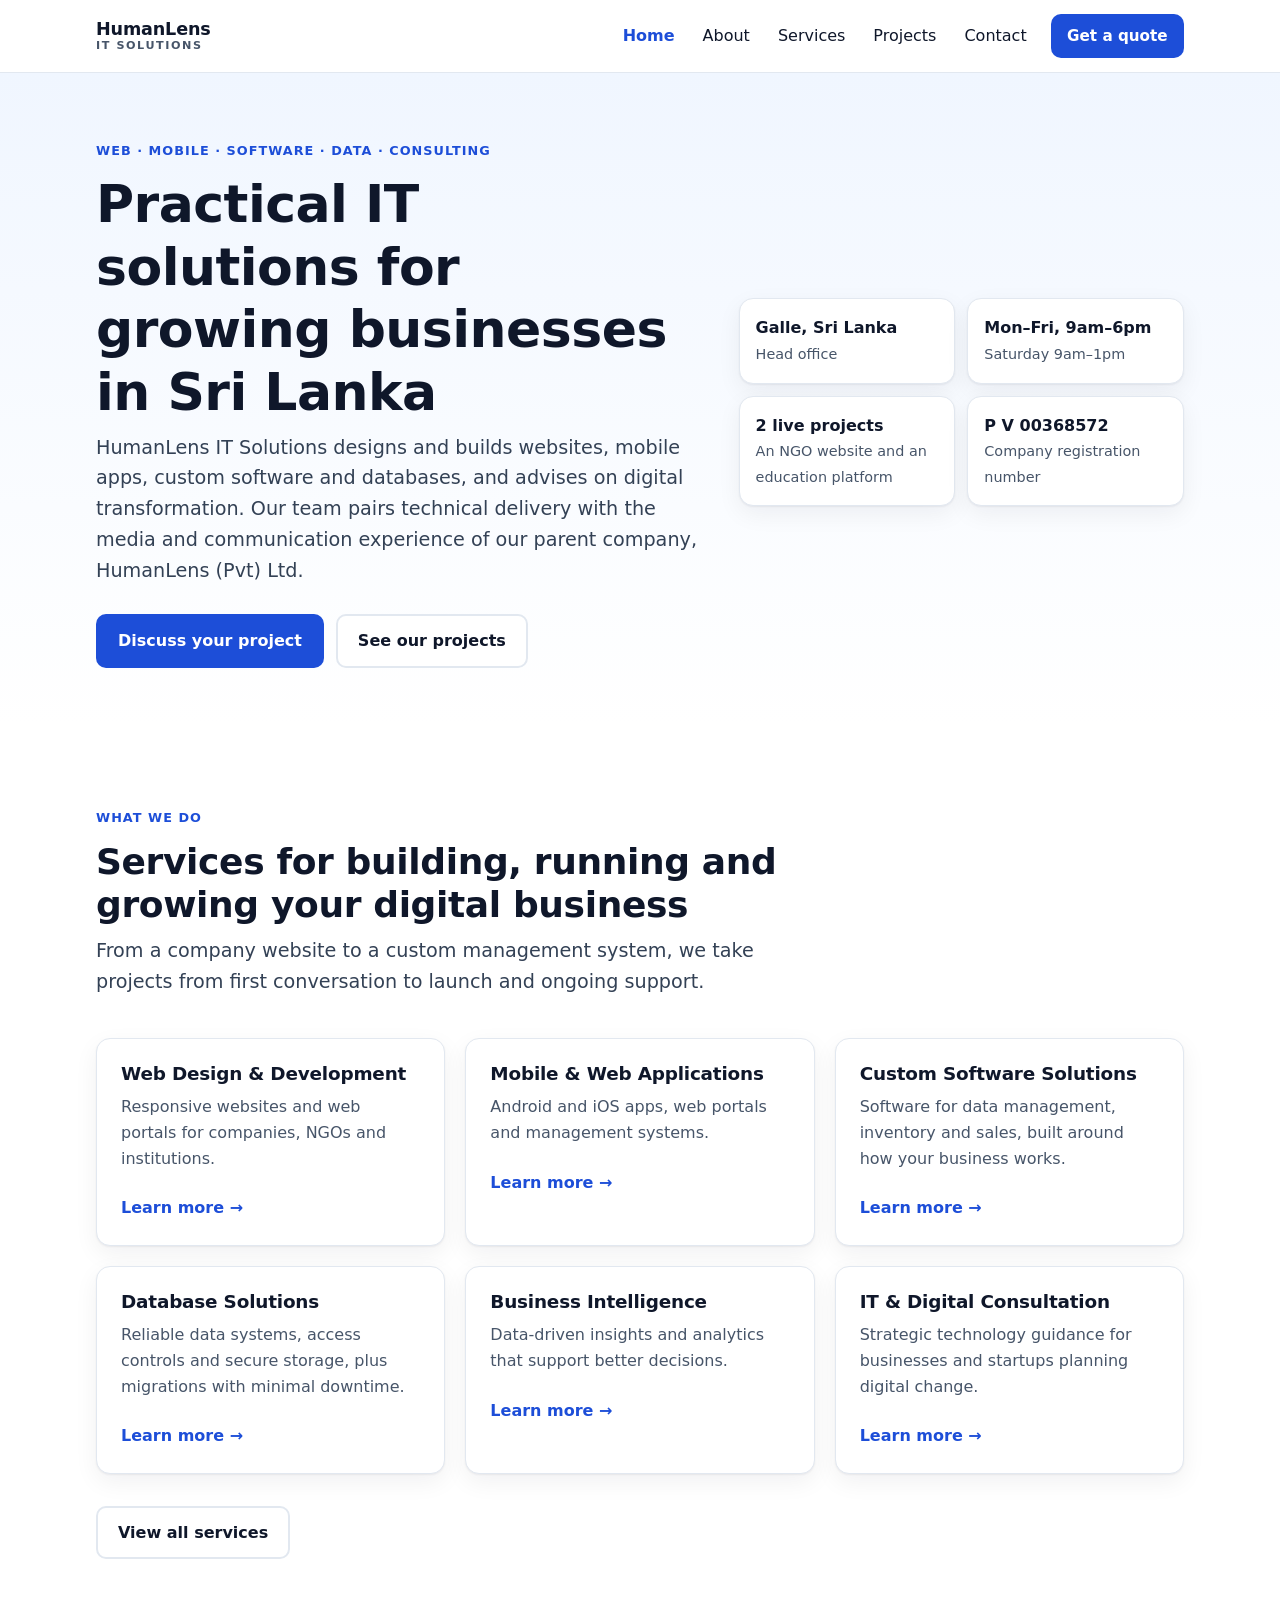
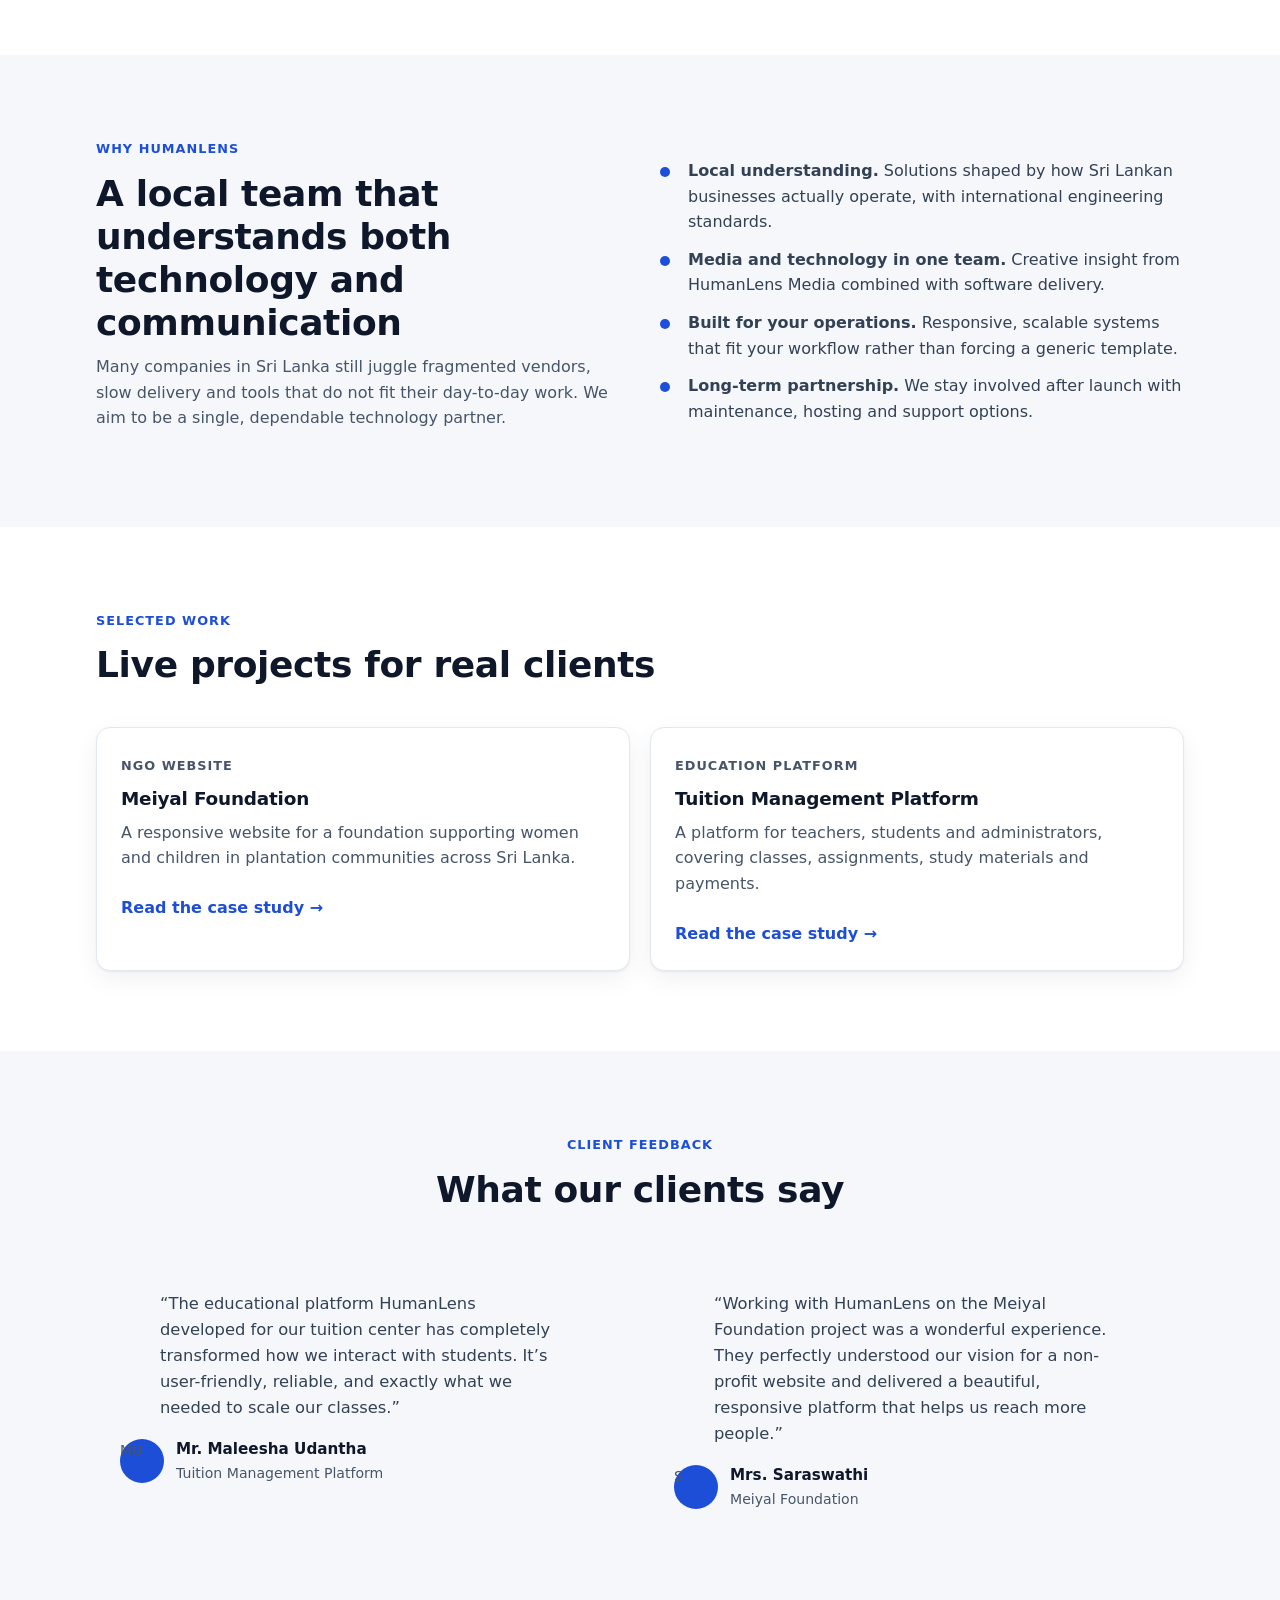
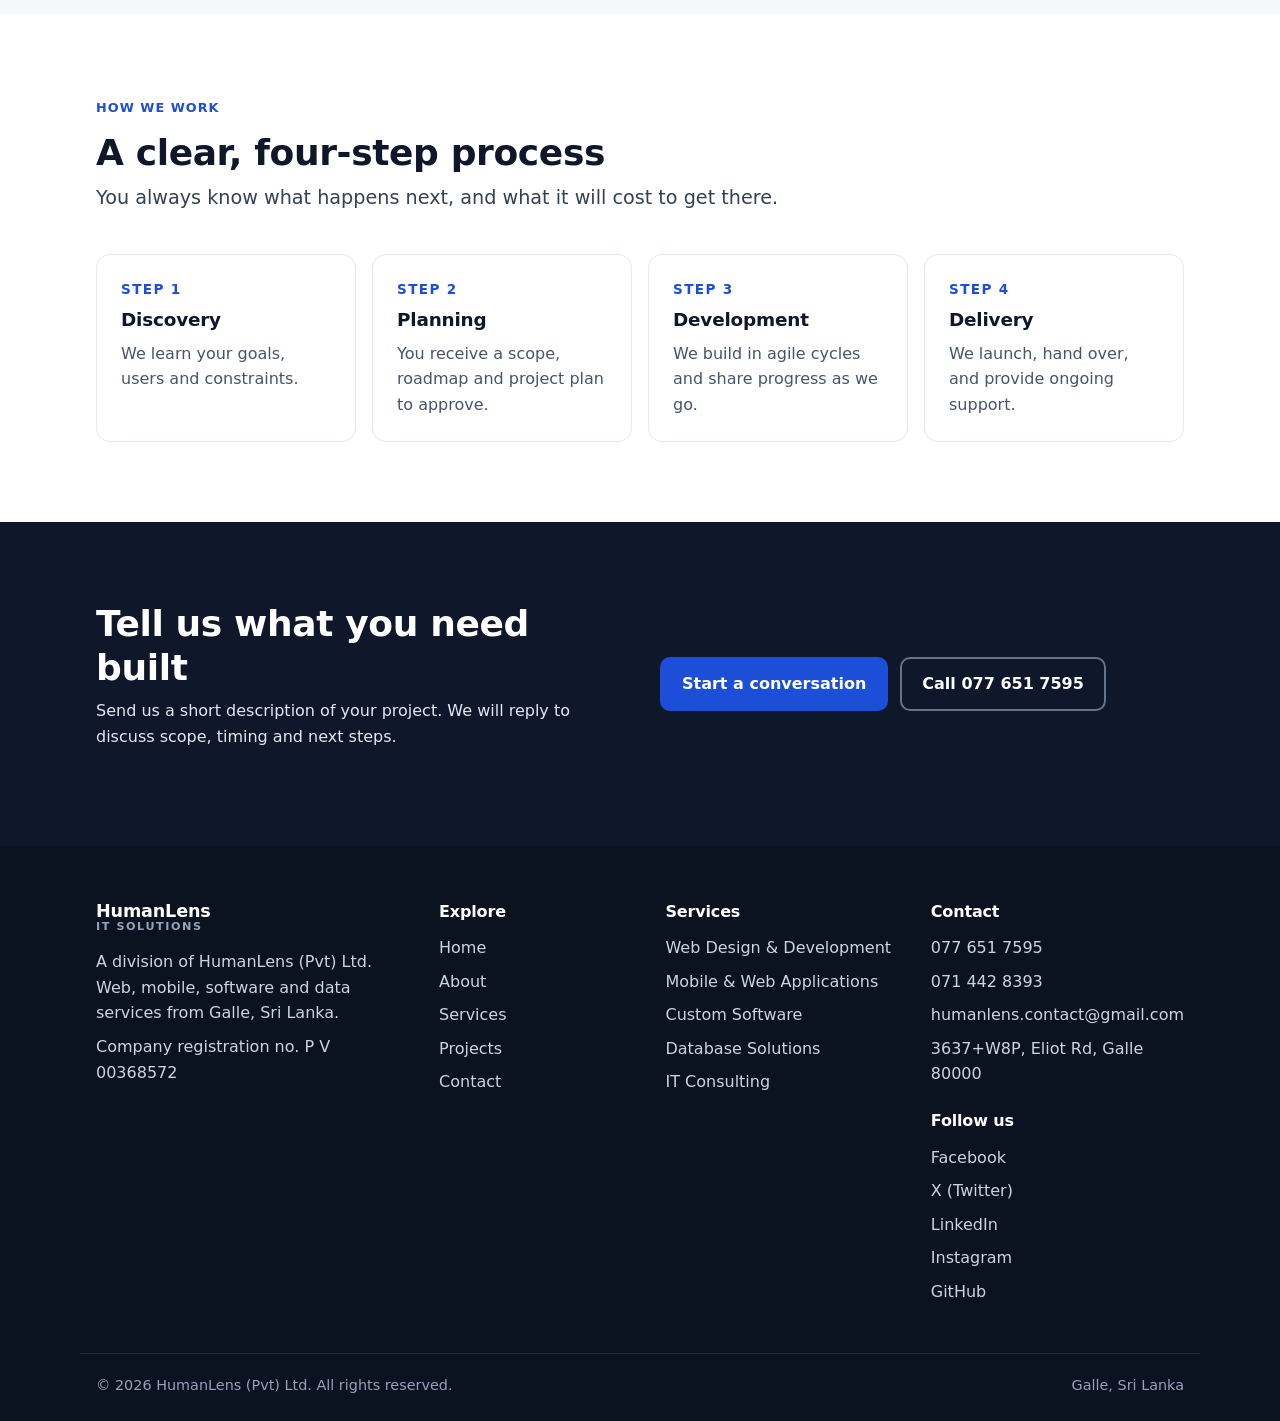
==== commit b86c3ad7: "Rebuild HumanLens IT Solutions website Static multi-page site (Home, About, Services, Projects, Cont" ====
--- a/index.html
+++ b/index.html
@@ -8,7 +8,7 @@
 <link rel="canonical" href="https://humanlens.lk/">
 <meta name="robots" content="index, follow, max-image-preview:large">
 <meta name="author" content="HumanLens (Pvt) Ltd">
-<meta name="theme-color" content="#05080F">
+<meta name="theme-color" content="#1d4ed8">
 <meta property="og:type" content="website">
 <meta property="og:site_name" content="HumanLens IT Solutions">
 <meta property="og:locale" content="en_US">
@@ -109,14 +109,6 @@
           <a class="btn btn-primary" href="/contact">Discuss your project</a>
           <a class="btn btn-ghost" href="/projects">See our projects</a>
         </div>
-        <ul class="tags tech" aria-label="Technologies we use">
-          <li>React</li>
-          <li>Tailwind CSS</li>
-          <li>Node.js</li>
-          <li>Express</li>
-          <li>PostgreSQL</li>
-          <li>Secure JWT authentication</li>
-        </ul>
       </div>
       <aside aria-label="Company at a glance">
         <ul class="facts">
--- a/assets/css/styles.css
+++ b/assets/css/styles.css
@@ -1,32 +1,20 @@
-/* HumanLens IT Solutions - dark theme with a blue accent.
-   Palette: midnight ink background, sapphire primary, cyan highlight,
-   champagne gold used sparingly for premium details. System fonts only. */
+/* HumanLens IT Solutions - site styles
+   Light theme, system fonts, no external requests. */
 
 :root {
-  color-scheme: dark;
-
-  --bg: #05080F;
-  --surface: #0B1222;
-  --surface-2: #111C32;
-  --line: rgba(148, 163, 184, .14);
-  --line-2: rgba(148, 163, 184, .26);
-
-  --ink: #EAF0FA;      /* headings, primary text   ~17:1 on --bg */
-  --ink-2: #B9C5D9;    /* body text                ~11:1 on --bg */
-  --muted: #8E9CB4;    /* secondary text            ~6.5:1 on --bg */
-
-  --blue: #3B82F6;
-  --blue-600: #2563EB;
-  --blue-800: #1E40AF;
-  --blue-300: #93C5FD;
-  --blue-200: #BFDBFE;
-  --cyan: #22D3EE;
-  --gold: #D6B36A;
-
-  --radius: 16px;
-  --max: 1160px;
-  --shadow: 0 24px 60px -24px rgba(0, 0, 0, .7);
-  --glow: 0 0 0 1px rgba(96, 165, 250, .28), 0 24px 60px -24px rgba(37, 99, 235, .55);
+  --ink: #0f172a;
+  --ink-2: #334155;
+  --muted: #475569;
+  --line: #e2e8f0;
+  --surface: #f5f7fb;
+  --white: #ffffff;
+  --brand: #1d4ed8;
+  --brand-dark: #1e3a8a;
+  --accent: #0e7490;
+  --tint: #eaf2ff;
+  --radius: 14px;
+  --shadow: 0 1px 2px rgba(15, 23, 42, .06), 0 8px 24px rgba(15, 23, 42, .06);
+  --max: 1120px;
 }
 
 * { box-sizing: border-box; }
@@ -37,143 +25,96 @@
   margin: 0;
   font-family: system-ui, -apple-system, "Segoe UI", Roboto, "Helvetica Neue", Arial, sans-serif;
   font-size: 1rem;
-  line-height: 1.65;
+  line-height: 1.6;
   color: var(--ink);
-  background:
-    radial-gradient(1100px 620px at 85% -12%, rgba(37, 99, 235, .22), transparent 62%),
-    radial-gradient(800px 520px at -8% 22%, rgba(34, 211, 238, .07), transparent 60%),
-    var(--bg);
-  background-attachment: fixed;
-  min-height: 100vh;
-  -webkit-font-smoothing: antialiased;
-}
-
-::selection { background: rgba(59, 130, 246, .4); color: #fff; }
+  background: var(--white);
+}
 
 img { max-width: 100%; height: auto; display: block; }
-a { color: var(--blue-300); }
-a:hover { color: #fff; }
+a { color: var(--brand); }
 
 a:focus-visible, button:focus-visible, input:focus-visible,
 select:focus-visible, textarea:focus-visible, summary:focus-visible {
-  outline: 3px solid rgba(147, 197, 253, .65);
+  outline: 3px solid #93c5fd;
   outline-offset: 2px;
 }
 
 .skip {
-  position: absolute; left: 1rem; top: -100px; z-index: 100;
-  background: var(--blue-600); color: #fff;
-  padding: .6rem 1rem; border-radius: 8px;
+  position: absolute;
+  left: 1rem;
+  top: -100px;
+  z-index: 100;
+  background: var(--ink);
+  color: #fff;
+  padding: .6rem 1rem;
+  border-radius: 8px;
 }
 .skip:focus { top: 1rem; }
 
 .wrap { max-width: var(--max); margin: 0 auto; padding: 0 1rem; }
 
 section { padding: 3.5rem 0; }
-@media (min-width: 768px) { section { padding: 5.5rem 0; } }
-
-h1, h2, h3 { line-height: 1.15; letter-spacing: -.02em; margin: 0 0 .7rem; color: var(--ink); }
-h1 { font-size: clamp(2.2rem, 5.4vw, 3.9rem); font-weight: 800; }
-h2 { font-size: clamp(1.7rem, 3.4vw, 2.5rem); font-weight: 760; }
-h3 { font-size: 1.12rem; font-weight: 700; }
+@media (min-width: 768px) { section { padding: 5rem 0; } }
+
+h1, h2, h3 { line-height: 1.2; letter-spacing: -.01em; margin: 0 0 .6rem; }
+h1 { font-size: clamp(2rem, 5vw, 3.25rem); font-weight: 800; }
+h2 { font-size: clamp(1.6rem, 3.2vw, 2.25rem); font-weight: 750; }
+h3 { font-size: 1.15rem; font-weight: 700; }
 p { margin: 0 0 1rem; }
 
-.lead { font-size: clamp(1.05rem, 1.6vw, 1.22rem); color: var(--ink-2); max-width: 62ch; }
+.lead { font-size: clamp(1.05rem, 1.6vw, 1.2rem); color: var(--ink-2); max-width: 62ch; }
 .muted { color: var(--muted); }
-.mt { margin-top: 2.25rem; }
+.mt { margin-top: 2rem; }
 
 .eyebrow {
-  display: inline-flex;
-  align-items: center;
-  gap: .5rem;
-  padding: .38rem .85rem;
-  border-radius: 999px;
-  border: 1px solid rgba(96, 165, 250, .32);
-  background: rgba(59, 130, 246, .10);
-  font-size: .76rem;
+  display: inline-block;
+  font-size: .8rem;
   font-weight: 700;
-  letter-spacing: .1em;
+  letter-spacing: .08em;
   text-transform: uppercase;
-  color: var(--blue-300);
-  margin-bottom: 1.1rem;
-}
-
-.section-head { max-width: 720px; margin-bottom: 2.75rem; }
+  color: var(--brand);
+  margin-bottom: .75rem;
+}
+
+.section-head { max-width: 720px; margin-bottom: 2.5rem; }
 .section-head.center { margin-inline: auto; text-align: center; }
-.section-head.center .lead { margin-inline: auto; }
 
 /* Buttons */
 .btn {
   display: inline-flex;
   align-items: center;
   justify-content: center;
-  gap: .55rem;
-  min-height: 50px;
-  padding: .8rem 1.35rem;
-  border-radius: 12px;
-  border: 1px solid transparent;
+  gap: .5rem;
+  min-height: 48px;
+  padding: .75rem 1.25rem;
+  border-radius: 10px;
+  border: 2px solid transparent;
   font: inherit;
-  font-weight: 650;
+  font-weight: 600;
   text-decoration: none;
   cursor: pointer;
-  transition: transform .2s, filter .2s, background-color .2s, border-color .2s, color .2s;
-}
-.btn:hover { transform: translateY(-1px); }
-.btn-primary {
-  background: linear-gradient(135deg, var(--blue-600) 0%, var(--blue-800) 100%);
-  color: #fff;
-  box-shadow: 0 14px 32px -12px rgba(37, 99, 235, .75), inset 0 1px 0 rgba(255, 255, 255, .18);
-}
-.btn-primary:hover { color: #fff; filter: brightness(1.1); }
-.btn-primary:disabled { opacity: .55; cursor: not-allowed; transform: none; }
-.btn-ghost {
-  background: rgba(255, 255, 255, .03);
-  border-color: var(--line-2);
-  color: var(--ink);
-}
-.btn-ghost:hover { border-color: var(--blue-300); background: rgba(147, 197, 253, .07); color: #fff; }
-.btn-sm { min-height: 40px; padding: .5rem .95rem; font-size: .93rem; border-radius: 10px; }
+  transition: background-color .15s, border-color .15s, color .15s;
+}
+.btn-primary { background: var(--brand); color: #fff; }
+.btn-primary:hover { background: var(--brand-dark); }
+.btn-primary:disabled { opacity: .6; cursor: not-allowed; }
+.btn-ghost { background: #fff; border-color: var(--line); color: var(--ink); }
+.btn-ghost:hover { border-color: var(--ink); }
+.btn-sm { min-height: 40px; padding: .5rem .9rem; font-size: .95rem; }
 
 /* Header and navigation */
 .header {
   position: sticky;
   top: 0;
   z-index: 50;
-  background: rgba(5, 8, 15, .72);
-  -webkit-backdrop-filter: saturate(140%) blur(14px);
-  backdrop-filter: saturate(140%) blur(14px);
+  background: rgba(255, 255, 255, .97);
   border-bottom: 1px solid var(--line);
 }
-.nav { display: flex; align-items: center; justify-content: space-between; height: 76px; gap: 1rem; }
-
-/* Brand: gradient mark + two-line wordmark (works in header and footer) */
-.brand {
-  display: grid;
-  grid-template-columns: auto 1fr;
-  grid-template-areas: "mark strong" "mark span";
-  column-gap: .75rem;
-  align-items: center;
-  text-decoration: none;
-  color: var(--ink);
-  line-height: 1.1;
-}
-.brand::before {
-  grid-area: mark;
-  content: "H";
-  display: grid;
-  place-items: center;
-  width: 38px;
-  height: 38px;
-  border-radius: 11px;
-  background: linear-gradient(135deg, var(--blue) 0%, var(--cyan) 100%);
-  color: #fff;
-  font-weight: 800;
-  font-size: 1.1rem;
-  box-shadow: 0 10px 26px -10px rgba(34, 211, 238, .8);
-}
-.brand strong { grid-area: strong; font-size: 1.08rem; font-weight: 800; letter-spacing: -.01em; color: var(--ink); }
-.brand span { grid-area: span; font-size: .66rem; letter-spacing: .18em; text-transform: uppercase; color: var(--muted); font-weight: 650; }
-.brand:hover strong { color: #fff; }
+.nav { display: flex; align-items: center; justify-content: space-between; height: 72px; gap: 1rem; }
+
+.brand { display: flex; flex-direction: column; text-decoration: none; color: var(--ink); line-height: 1.1; }
+.brand strong { font-size: 1.1rem; font-weight: 800; letter-spacing: -.01em; }
+.brand span { font-size: .7rem; letter-spacing: .14em; text-transform: uppercase; color: var(--muted); font-weight: 600; }
 
 .menu-toggle {
   display: inline-flex;
@@ -181,10 +122,9 @@
   justify-content: center;
   width: 48px;
   height: 48px;
-  border: 1px solid var(--line-2);
-  border-radius: 12px;
-  background: rgba(255, 255, 255, .03);
-  color: var(--ink);
+  border: 1px solid var(--line);
+  border-radius: 10px;
+  background: #fff;
   cursor: pointer;
 }
 .menu-toggle svg { width: 22px; height: 22px; }
@@ -195,22 +135,22 @@
   position: absolute;
   left: 0;
   right: 0;
-  top: 76px;
-  background: #070C17;
+  top: 72px;
+  background: #fff;
   border-bottom: 1px solid var(--line);
-  box-shadow: 0 24px 40px -20px rgba(0, 0, 0, .8);
+  box-shadow: 0 12px 24px rgba(15, 23, 42, .08);
   padding: .5rem 1rem 1.25rem;
 }
 .site-nav ul { list-style: none; margin: 0; padding: 0; }
 .site-nav li a {
   display: block;
-  padding: .9rem .25rem;
+  padding: .85rem .25rem;
   border-bottom: 1px solid var(--line);
   color: var(--ink);
   text-decoration: none;
-  font-weight: 550;
-}
-.site-nav li a[aria-current="page"] { color: var(--blue-300); }
+  font-weight: 500;
+}
+.site-nav li a[aria-current="page"] { color: var(--brand); font-weight: 700; }
 .site-nav .nav-cta { width: 100%; margin-top: 1rem; }
 
 @media (min-width: 960px) {
@@ -225,275 +165,155 @@
     box-shadow: none;
     background: none;
   }
-  .site-nav ul { display: flex; gap: .2rem; }
-  .site-nav li a {
-    border: 0;
-    padding: .5rem .8rem;
-    border-radius: 10px;
-    color: var(--ink-2);
-    font-weight: 550;
-  }
-  .site-nav li a:hover { background: rgba(255, 255, 255, .05); color: #fff; }
-  .site-nav li a[aria-current="page"] { color: #fff; background: rgba(59, 130, 246, .14); }
-  .site-nav .nav-cta { width: auto; margin: 0 0 0 .9rem; min-height: 42px; padding: .5rem 1rem; font-size: .95rem; }
-}
-
-/* Hero and page headers: grid texture + soft glow */
-.hero { position: relative; overflow: hidden; padding: 5rem 0 4.5rem; }
-.page-hero { position: relative; overflow: hidden; padding: 4.25rem 0 3rem; }
-.hero::before, .page-hero::before {
-  content: "";
-  position: absolute;
-  inset: 0;
-  background-image:
-    linear-gradient(rgba(148, 163, 184, .07) 1px, transparent 1px),
-    linear-gradient(90deg, rgba(148, 163, 184, .07) 1px, transparent 1px);
-  background-size: 56px 56px;
-  -webkit-mask-image: radial-gradient(ellipse at 65% 25%, #000 25%, transparent 75%);
-  mask-image: radial-gradient(ellipse at 65% 25%, #000 25%, transparent 75%);
-  pointer-events: none;
-}
-.hero::after {
-  content: "";
-  position: absolute;
-  width: 560px;
-  height: 560px;
-  right: -160px;
-  top: -180px;
-  background: radial-gradient(circle, rgba(59, 130, 246, .38), transparent 65%);
-  pointer-events: none;
-}
-.hero > .wrap, .page-hero > .wrap { position: relative; z-index: 1; }
-
-.hero-grid { display: grid; gap: 2.75rem; }
+  .site-nav ul { display: flex; gap: .25rem; }
+  .site-nav li a { border: 0; padding: .5rem .75rem; border-radius: 8px; }
+  .site-nav li a:hover { background: var(--surface); }
+  .site-nav .nav-cta { width: auto; margin: 0 0 0 .75rem; min-height: 40px; padding: .5rem .9rem; font-size: .95rem; }
+}
+
+/* Hero and page headers */
+.hero { padding: 4rem 0 3.5rem; background: linear-gradient(180deg, #f0f6ff 0%, #ffffff 100%); }
+.page-hero { padding: 3.5rem 0 2.5rem; background: linear-gradient(180deg, #f0f6ff 0%, #ffffff 100%); }
+.hero-grid { display: grid; gap: 2.5rem; }
 @media (min-width: 960px) { .hero-grid { grid-template-columns: 1.15fr .85fr; align-items: center; } }
-.hero-actions { display: flex; flex-wrap: wrap; gap: .8rem; margin-top: 2rem; }
-
-.facts { list-style: none; margin: 0; padding: 0; display: grid; grid-template-columns: 1fr 1fr; gap: .8rem; }
-.facts li {
-  position: relative;
-  background: linear-gradient(180deg, rgba(17, 28, 50, .85), rgba(9, 15, 28, .85));
-  border: 1px solid var(--line);
-  border-radius: var(--radius);
-  padding: 1.1rem 1.1rem 1.05rem;
-  box-shadow: var(--shadow);
-}
-.facts li::before {
-  content: "";
-  position: absolute;
-  left: 1.1rem;
-  top: 0;
-  width: 36px;
-  height: 2px;
-  border-radius: 2px;
-  background: linear-gradient(90deg, var(--blue), var(--cyan));
-}
-.facts strong { display: block; color: var(--ink); font-size: 1.02rem; margin-top: .25rem; }
-.facts span { font-size: .88rem; color: var(--muted); }
-
-/* Tags and technology chips */
-.tags { display: flex; flex-wrap: wrap; gap: .45rem; list-style: none; padding: 0; margin: 1rem 0; }
-.tags li {
-  font-size: .8rem;
-  font-weight: 550;
-  background: rgba(59, 130, 246, .08);
-  border: 1px solid rgba(96, 165, 250, .25);
-  border-radius: 999px;
-  padding: .26rem .72rem;
-  color: var(--blue-200);
-}
-.tags.tech { margin-top: 2.25rem; }
-
-/* Cards and grids */
+.hero-actions { display: flex; flex-wrap: wrap; gap: .75rem; margin-top: 1.75rem; }
+
+.facts { list-style: none; margin: 0; padding: 0; display: grid; grid-template-columns: 1fr 1fr; gap: .75rem; }
+.facts li { background: #fff; border: 1px solid var(--line); border-radius: var(--radius); padding: 1rem; box-shadow: var(--shadow); }
+.facts strong { display: block; color: var(--ink); }
+.facts span { font-size: .9rem; color: var(--muted); }
+
+/* Grids and cards */
 .grid { display: grid; gap: 1.25rem; }
 @media (min-width: 640px) { .grid-2 { grid-template-columns: repeat(2, 1fr); } }
 @media (min-width: 960px) {
   .grid-3 { grid-template-columns: repeat(3, 1fr); }
   .grid-4 { grid-template-columns: repeat(4, 1fr); }
 }
-.two { display: grid; gap: 2.75rem; align-items: center; }
+.two { display: grid; gap: 2.5rem; align-items: center; }
 @media (min-width: 900px) { .two { grid-template-columns: 1fr 1fr; } }
 
 .card {
-  position: relative;
-  background: linear-gradient(180deg, rgba(17, 28, 50, .72), rgba(9, 15, 28, .88));
+  background: #fff;
   border: 1px solid var(--line);
   border-radius: var(--radius);
-  padding: 1.65rem;
+  padding: 1.5rem;
   box-shadow: var(--shadow);
-  transition: transform .25s ease, border-color .25s ease, box-shadow .25s ease;
-}
-.grid > .card:hover, .card.lift:hover {
-  transform: translateY(-3px);
-  border-color: rgba(96, 165, 250, .4);
-  box-shadow: var(--glow);
 }
 .card p { color: var(--muted); }
-.card .more { display: inline-flex; align-items: center; gap: .35rem; margin-top: .6rem; font-weight: 650; text-decoration: none; color: var(--blue-300); }
-.card .more:hover { color: #fff; }
-.card .price {
-  display: inline-block;
-  font-size: .84rem;
-  color: var(--cyan);
-  font-weight: 600;
-  background: rgba(34, 211, 238, .08);
-  border: 1px solid rgba(34, 211, 238, .2);
-  border-radius: 8px;
-  padding: .25rem .6rem;
-  margin: .25rem 0 1.1rem;
-}
-.card-tint {
-  background: linear-gradient(135deg, rgba(37, 99, 235, .28), rgba(34, 211, 238, .06) 70%);
-  border-color: rgba(96, 165, 250, .35);
-}
-
-.surface {
-  background: linear-gradient(180deg, rgba(11, 18, 34, .65), rgba(5, 8, 15, 0));
-  border-top: 1px solid var(--line);
-  border-bottom: 1px solid var(--line);
-}
-
-.check { list-style: none; padding: 0; margin: 0; display: grid; gap: .8rem; }
-.check li { position: relative; padding-left: 1.85rem; color: var(--ink-2); }
+.card .more { display: inline-block; margin-top: .5rem; font-weight: 600; text-decoration: none; }
+.card .price { font-size: .88rem; color: var(--accent); font-weight: 600; margin: .25rem 0 1rem; }
+.card-tint { background: var(--tint); border-color: #cfe0ff; }
+
+.surface { background: var(--surface); }
+
+.check { list-style: none; padding: 0; margin: 0; display: grid; gap: .75rem; }
+.check li { position: relative; padding-left: 1.75rem; color: var(--ink-2); }
 .check li::before {
   content: "";
   position: absolute;
   left: 0;
-  top: .5em;
+  top: .55em;
   width: 10px;
   height: 10px;
   border-radius: 50%;
-  background: linear-gradient(135deg, var(--blue-300), var(--cyan));
-  box-shadow: 0 0 0 4px rgba(59, 130, 246, .15);
+  background: var(--brand);
+}
+
+.tags { display: flex; flex-wrap: wrap; gap: .4rem; list-style: none; padding: 0; margin: 1rem 0; }
+.tags li {
+  font-size: .8rem;
+  background: var(--surface);
+  border: 1px solid var(--line);
+  border-radius: 999px;
+  padding: .2rem .65rem;
+  color: var(--ink-2);
 }
 
 /* Steps */
-.steps { list-style: none; margin: 0; padding: 0; display: grid; gap: 1.1rem; }
+.steps { list-style: none; margin: 0; padding: 0; display: grid; gap: 1rem; counter-reset: step; }
 @media (min-width: 960px) { .steps { grid-template-columns: repeat(4, 1fr); } }
-.steps li {
-  position: relative;
-  background: linear-gradient(180deg, rgba(17, 28, 50, .72), rgba(9, 15, 28, .88));
-  border: 1px solid var(--line);
-  border-radius: var(--radius);
-  padding: 1.6rem;
-}
-.steps .n {
-  display: inline-block;
-  font-weight: 800;
-  font-size: .78rem;
-  letter-spacing: .14em;
-  margin-bottom: .7rem;
-  background: linear-gradient(90deg, var(--blue-300), var(--cyan));
-  -webkit-background-clip: text;
-  background-clip: text;
-  color: transparent;
-}
+.steps li { background: #fff; border: 1px solid var(--line); border-radius: var(--radius); padding: 1.5rem; }
+.steps .n { display: block; font-weight: 800; color: var(--brand); font-size: .85rem; letter-spacing: .1em; margin-bottom: .5rem; }
 .steps p { color: var(--muted); margin: 0; }
 
 /* Case studies */
 .case {
   display: grid;
   border: 1px solid var(--line);
-  border-radius: 20px;
+  border-radius: 18px;
   overflow: hidden;
-  background: linear-gradient(180deg, rgba(17, 28, 50, .8), rgba(9, 15, 28, .92));
+  background: #fff;
   box-shadow: var(--shadow);
 }
 @media (min-width: 900px) { .case { grid-template-columns: 1.1fr 1fr; } }
-.case + .case { margin-top: 2.25rem; }
-.case-img {
-  background: #0B1222;
-  aspect-ratio: 16 / 10;
-  overflow: hidden;
-  border-bottom: 1px solid var(--line);
-}
-@media (min-width: 900px) { .case-img { border-bottom: 0; border-right: 1px solid var(--line); } }
+.case + .case { margin-top: 2rem; }
+.case-img { background: #0b1220; aspect-ratio: 16 / 10; overflow: hidden; }
 .case-img img { width: 100%; height: 100%; object-fit: cover; object-position: top; }
-.case-body { padding: 2rem; }
-.case-body .eyebrow { margin-bottom: .6rem; }
-.case-body h2 { font-size: 1.7rem !important; }
+.case-body { padding: 1.75rem; }
+.case-body .eyebrow { margin-bottom: .4rem; }
 
 /* Quotes */
-.quote {
-  margin: 0;
-  background: linear-gradient(180deg, rgba(17, 28, 50, .72), rgba(9, 15, 28, .88));
-  border: 1px solid var(--line);
-  border-radius: var(--radius);
-  padding: 1.75rem;
-  position: relative;
-}
-.quote p { color: var(--ink-2); font-size: 1.03rem; margin-bottom: 0; }
-.quote p::before { content: "“"; display: block; font-size: 2.6rem; line-height: .6; color: var(--blue); margin-bottom: .4rem; font-family: Georgia, serif; }
-.quote footer { display: flex; align-items: center; gap: .8rem; margin-top: 1.25rem; font-weight: 650; font-size: .96rem; color: var(--ink); }
+.quote { margin: 0; background: var(--surface); border-radius: var(--radius); padding: 1.5rem; }
+.quote p { color: var(--ink-2); font-size: 1.02rem; margin-bottom: 0; }
+.quote footer { display: flex; align-items: center; gap: .75rem; margin-top: 1rem; font-weight: 600; font-size: .95rem; }
 .quote footer span { display: block; font-weight: 400; color: var(--muted); font-size: .88rem; }
 .avatar {
   flex: none;
-  width: 46px;
-  height: 46px;
+  width: 44px;
+  height: 44px;
   border-radius: 50%;
-  background: linear-gradient(135deg, var(--blue-600), var(--cyan));
+  background: var(--brand);
   color: #fff;
   display: grid;
   place-items: center;
-  font-weight: 750;
-  box-shadow: 0 8px 20px -8px rgba(34, 211, 238, .6);
+  font-weight: 700;
 }
 
 /* Leadership */
-.leader { display: grid; gap: 1.75rem; align-items: start; }
-@media (min-width: 640px) { .leader { grid-template-columns: 200px 1fr; } }
-.leader img { width: 100%; max-width: 200px; aspect-ratio: 1 / 1; object-fit: cover; border-radius: 16px; border: 1px solid var(--line-2); }
-.role { color: var(--cyan); font-weight: 650; margin-bottom: .8rem; }
+.leader { display: grid; gap: 1.5rem; align-items: start; }
+@media (min-width: 640px) { .leader { grid-template-columns: 180px 1fr; } }
+.leader img { width: 100%; max-width: 180px; aspect-ratio: 1 / 1; object-fit: cover; border-radius: 14px; border: 1px solid var(--line); }
+.role { color: var(--brand); font-weight: 600; margin-bottom: .75rem; }
 
 /* Forms */
-.form { display: grid; gap: 1.1rem; }
-.row { display: grid; gap: 1.1rem; }
+.form { display: grid; gap: 1rem; }
+.row { display: grid; gap: 1rem; }
 @media (min-width: 640px) { .row { grid-template-columns: 1fr 1fr; } }
-label { display: block; font-weight: 600; font-size: .92rem; color: var(--ink-2); margin-bottom: .4rem; }
+label { display: block; font-weight: 600; font-size: .95rem; margin-bottom: .35rem; }
 .field input, .field select, .field textarea {
   width: 100%;
   font: inherit;
-  padding: .85rem .95rem;
-  border: 1px solid #23324F;
+  padding: .8rem .9rem;
+  border: 1px solid #94a3b8;
+  border-radius: 10px;
+  background: #fff;
+  color: var(--ink);
+}
+.field textarea { min-height: 140px; resize: vertical; }
+.hint { font-size: .87rem; color: var(--muted); margin: .3rem 0 0; }
+.hp { position: absolute; left: -9999px; width: 1px; height: 1px; overflow: hidden; }
+.status { display: none; padding: .9rem 1rem; border-radius: 10px; margin: 0; }
+.status.ok { display: block; background: #ecfdf5; color: #065f46; border: 1px solid #a7f3d0; }
+.status.err { display: block; background: #fef2f2; color: #991b1b; border: 1px solid #fecaca; }
+
+.contact-card { display: flex; gap: 1rem; align-items: flex-start; }
+.contact-card h3 { font-size: 1rem; margin-bottom: .2rem; }
+.contact-card p { margin: 0; color: var(--ink-2); }
+.contact-card a { text-decoration: none; }
+.contact-card a:hover { text-decoration: underline; }
+
+/* FAQ (details keeps answers in the HTML, so they stay readable to crawlers) */
+details {
+  border: 1px solid var(--line);
   border-radius: 12px;
-  background: #0A1120;
-  color: var(--ink);
-  transition: border-color .2s, box-shadow .2s;
-}
-.field input::placeholder, .field textarea::placeholder { color: #5C6B85; }
-.field input:focus, .field select:focus, .field textarea:focus {
-  outline: none;
-  border-color: var(--blue-300);
-  box-shadow: 0 0 0 4px rgba(59, 130, 246, .2);
-}
-.field select option { background: #0A1120; color: var(--ink); }
-.field textarea { min-height: 150px; resize: vertical; }
-.hint { font-size: .87rem; color: var(--muted); margin: .35rem 0 0; }
-.hp { position: absolute; left: -9999px; width: 1px; height: 1px; overflow: hidden; }
-.status { display: none; padding: .95rem 1.05rem; border-radius: 12px; margin: 0; }
-.status.ok { display: block; background: rgba(16, 185, 129, .1); color: #6EE7B7; border: 1px solid rgba(16, 185, 129, .3); }
-.status.err { display: block; background: rgba(239, 68, 68, .1); color: #FCA5A5; border: 1px solid rgba(239, 68, 68, .3); }
-
-.contact-card { display: flex; gap: 1rem; align-items: flex-start; }
-.contact-card h3 { font-size: .98rem; margin-bottom: .25rem; color: var(--blue-300); }
-.contact-card p { margin: 0; color: var(--ink-2); }
-.contact-card a { text-decoration: none; color: var(--ink); }
-.contact-card a:hover { color: var(--blue-300); text-decoration: underline; }
-
-/* FAQ */
-details {
-  border: 1px solid var(--line);
-  border-radius: 14px;
-  padding: 1.1rem 1.35rem;
-  background: linear-gradient(180deg, rgba(17, 28, 50, .6), rgba(9, 15, 28, .8));
-  margin-bottom: .8rem;
-  transition: border-color .2s;
-}
-details[open] { border-color: rgba(96, 165, 250, .35); }
+  padding: 1rem 1.25rem;
+  background: #fff;
+  margin-bottom: .75rem;
+}
 summary {
   cursor: pointer;
   font-weight: 650;
-  color: var(--ink);
   list-style: none;
   display: flex;
   justify-content: space-between;
@@ -501,60 +321,35 @@
   gap: 1rem;
 }
 summary::-webkit-details-marker { display: none; }
-summary::after {
-  content: "+";
-  display: grid;
-  place-items: center;
-  width: 28px;
-  height: 28px;
-  flex: none;
-  border-radius: 50%;
-  background: rgba(59, 130, 246, .12);
-  color: var(--blue-300);
-  font-size: 1.2rem;
-  line-height: 1;
-}
+summary::after { content: "+"; font-size: 1.4rem; line-height: 1; color: var(--brand); }
 details[open] summary::after { content: "\2013"; }
-details p { margin: .85rem 0 0; color: var(--muted); }
-
-/* Call-to-action band */
-.band {
-  position: relative;
-  overflow: hidden;
-  background:
-    radial-gradient(700px 320px at 12% 0%, rgba(37, 99, 235, .42), transparent 70%),
-    radial-gradient(500px 260px at 100% 100%, rgba(34, 211, 238, .18), transparent 70%),
-    linear-gradient(135deg, #0B1A3A 0%, #0A1222 100%);
-  border-top: 1px solid rgba(96, 165, 250, .25);
-  border-bottom: 1px solid rgba(96, 165, 250, .25);
-  color: var(--ink-2);
-}
+details p { margin: .75rem 0 0; color: var(--muted); }
+
+/* Dark band */
+.band { background: var(--ink); color: #e2e8f0; }
 .band h2, .band h3 { color: #fff; }
 .band a { color: #fff; }
-.band .btn-ghost { background: rgba(255, 255, 255, .04); color: #fff; border-color: rgba(191, 219, 254, .35); }
+.band .btn-ghost { background: transparent; color: #fff; border-color: #64748b; }
 .band .btn-ghost:hover { border-color: #fff; }
 
 /* Footer */
-.footer {
-  background: #03060C;
-  border-top: 1px solid var(--line);
-  color: var(--muted);
-  padding: 4rem 0 1.75rem;
-}
-.footer h3 { color: var(--ink); font-size: .95rem; margin-bottom: 1rem; letter-spacing: .02em; }
-.footer a { color: var(--ink-2); text-decoration: none; }
-.footer a:hover { color: var(--blue-300); text-decoration: underline; }
+.footer { background: #0b1220; color: #cbd5e1; padding: 3.5rem 0 1.5rem; }
+.footer h3 { color: #fff; font-size: 1rem; margin-bottom: .9rem; }
+.footer a { color: #cbd5e1; text-decoration: none; }
+.footer a:hover { color: #fff; text-decoration: underline; }
 .footer ul { list-style: none; margin: 0; padding: 0; }
-.footer li { margin-bottom: .55rem; }
+.footer li { margin-bottom: .5rem; }
 .footer p { margin: 0 0 .5rem; }
-.footer-grid { display: grid; gap: 2.25rem; }
+.footer-grid { display: grid; gap: 2rem; }
 @media (min-width: 800px) { .footer-grid { grid-template-columns: 1.6fr 1fr 1.2fr 1.2fr; } }
+.footer .brand strong { color: #fff; }
+.footer .brand span { color: #94a3b8; }
 .legal {
-  border-top: 1px solid var(--line);
-  margin-top: 2.75rem;
-  padding-top: 1.3rem;
+  border-top: 1px solid #1e293b;
+  margin-top: 2.5rem;
+  padding-top: 1.25rem;
   font-size: .9rem;
-  color: var(--muted);
+  color: #94a3b8;
   display: flex;
   flex-wrap: wrap;
   gap: .5rem 1.5rem;
@@ -564,5 +359,5 @@
 
 @media (prefers-reduced-motion: reduce) {
   html { scroll-behavior: auto; }
-  *, *::before, *::after { transition: none !important; animation: none !important; }
-}
+  * { transition: none !important; }
+}
